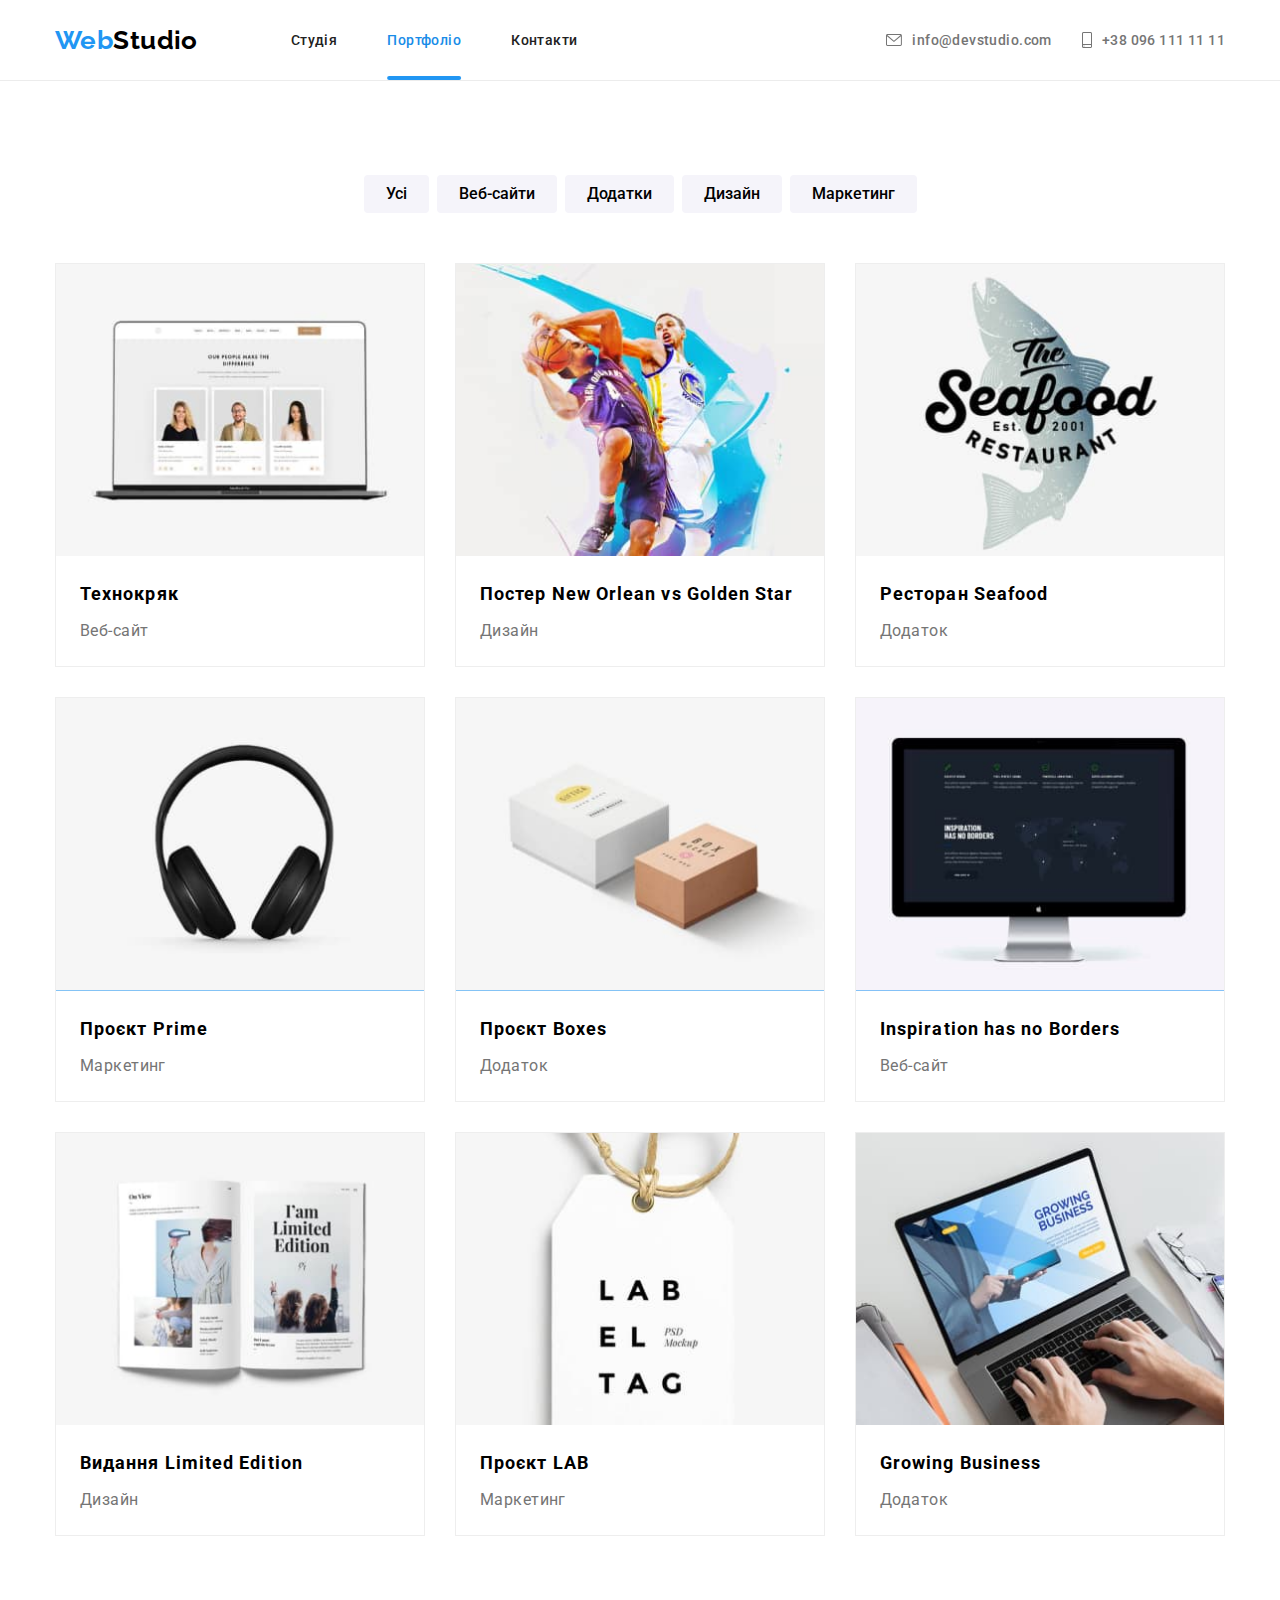
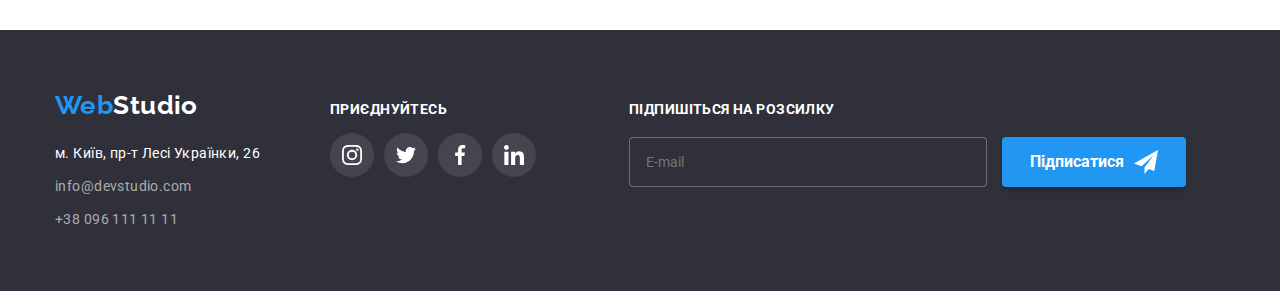
==== portfolio.html @ bebd4f9e "Initial commit" ====
<!DOCTYPE html>
<html lang="uk">
  <head>
    <meta charset="UTF-8" />
    <meta http-equiv="X-UA-Compatible" content="IE=edge" />
    <meta name="viewport" content="width=device-width, initial-scale=1.0" />
    <title>WebStudio</title>
    <link rel="preconnect" href="https://fonts.googleapis.com" />
    <link rel="preconnect" href="https://fonts.gstatic.com" crossorigin />
    <link
      href="https://fonts.googleapis.com/css2?family=Raleway:wght@700&family=Roboto:wght@400;500;700;900&display=swap"
      rel="stylesheet"
    />
    <link rel="stylesheet" href="./css/modern-normalize.css">
    <link rel="stylesheet" href="./css/style.css" />
  </head>
  <body>
    <header class="header">
       <div class="container header-nav">
      <nav class="header-nav">
        <a href="./index.html" class="logo"
          ><span class="blu">Web</span>Studio</a
        >
        <ul class="header-logo">
          <li class="item"><a href="./index.html" class="nav-link">Студія</a></li>
          <li class="item">
            <a href="./portfolio.html" class="nav-link current">Портфоліо</a>
          </li>
          <li class="item"><a href="Контакти" class="nav-link">Контакти</a></li>
        </ul>
      </nav>
      <ul class="ul-regist">
          <li class="item">
            <a href="mailto:info@devstudio.com" class="regist">
              <svg class="mail-two" wight="16" height="12">
              <use href="./images/icons/icons.svg#icon-mail" ></use>
            </svg>info@devstudio.com</a
            >
          </li>
          <li class="item">
            <a href="tel:+380961111111" class="regist">
              <svg class="mail" wight="10" height="16">
              <use href="./images/icons/icons.svg#icon-smartphon" ></use>
            </svg> +38 096 111 11 11</a>
          </li>
        </ul>
      </div>
    </header>
    <main>
      <section class="section">
        <div class="container">
        <h1 class="wigualy-hidden">Портфоліо</h1>
        <ul class="filter-list">
          <li class="iteam"><button type="button" class="btm">Усі</button></li>
          <li class="iteam"><button type="button" class="btm">Веб-сайти</button></li>
          <li class="iteam"><button type="button" class="btm">Додатки</button></li>
          <li class="iteam"><button type="button" class="btm">Дизайн</button></li>
          <li class="iteam"><button type="button" class="btm">Маркетинг</button></li>
        </ul>
        <ul class="portfolio-cards">
          <li class="item item-cards">
            <a class="cards" href=""> 
              <div class="overlay-team">  
            <img class="cards-overlay"
              src="images/images-portfolio/img.jpg"
              width="370"
              alt="Фото Технокряк"/>
              <div class="overlay">
            <p class="overlay-text">Ресурс пропонує комплексні пропозиції з різним рівнем функціоналу та сервісів. Все це дозволить відвідувачу отримати вичерпні відомості про компанію чи приватну особу.</p>
            </div>
            </div>
            <div class="portfolio-cards-text">
            <h2 class="portfolio-title">Технокряк</h2>
            <p class="portfolio-text">Веб-сайт</p>
            </div>
            </a>
          </li>
          <li class="item item-cards">
            <a class="cards" href="">
              <div class="overlay-team">
            <img
              src="images/images-portfolio/img(1).jpg"
              width="370"
              alt="Фото Постер New Orlean vs Golden Star"
            />
            <div class="overlay">
            <p class="overlay-text">Ресурс пропонує комплексні пропозиції з різним рівнем функціоналу та сервісів. Все це дозволить відвідувачу отримати вичерпні відомості про компанію чи приватну особу.</p>
            </div>
            </div>
            <div class="portfolio-cards-text">
            <h2 class="portfolio-title">Постер New Orlean vs Golden Star</h2>
            <p class="portfolio-text">Дизайн</p>
            </div>
            </a>
          </li>
          <li class="item item-cards">
            <a class="cards" href="">
              <div class="overlay-team">
            <img
              src="images/images-portfolio/img(2).jpg"
              width="370"
              alt="Фото Ресторан Seafood"
            />
            <div class="overlay">
            <p class="overlay-text">Ресурс пропонує комплексні пропозиції з різним рівнем функціоналу та сервісів. Все це дозволить відвідувачу отримати вичерпні відомості про компанію чи приватну особу.</p>
            </div>
            </div>
            <div class="portfolio-cards-text">
            <h2 class="portfolio-title">Ресторан Seafood</h2>
            <p class="portfolio-text">Додаток</p>
            </div>
            </a>
          </li>
          <li class="item item-cards">
            <a class="cards" href="">
              <div class="overlay-team">
            <img
              src="images/images-portfolio/img(3).jpg"
              width="370"
              alt="Фото Проєкт Prime"
            />
            <div class="overlay">
            <p class="overlay-text">Ресурс пропонує комплексні пропозиції з різним рівнем функціоналу та сервісів. Все це дозволить відвідувачу отримати вичерпні відомості про компанію чи приватну особу.</p>
            </div>
            </div>
            <div class="portfolio-cards-text">
            <h2 class="portfolio-title">Проєкт Prime</h2>
            <p class="portfolio-text">Маркетинг</p>
            </div>
            </a>
          </li>
          <li class="item item-cards">
            <a class="cards" href="">
              <div class="overlay-team">
            <img
              src="images/images-portfolio/img(4).jpg"
              width="370"
              alt="Фото Проєкт Boxes"
            />
            <div class="overlay">
            <p class="overlay-text">Ресурс пропонує комплексні пропозиції з різним рівнем функціоналу та сервісів. Все це дозволить відвідувачу отримати вичерпні відомості про компанію чи приватну особу.</p>
            </div>
            </div>
            <div class="portfolio-cards-text">
            <h2 class="portfolio-title">Проєкт Boxes</h2>
            <p class="portfolio-text">Додаток</p>
            </div>
            </a>
          </li>
          <li class="item item-cards">
            <a class="cards" href="">
              <div class="overlay-team">
            <img
              src="images/images-portfolio/img(5).jpg"
              width="370"
              alt="Фото Inspiration has no Borders"
            />
            <div class="overlay">
            <p class="overlay-text">Ресурс пропонує комплексні пропозиції з різним рівнем функціоналу та сервісів. Все це дозволить відвідувачу отримати вичерпні відомості про компанію чи приватну особу.</p>
            </div>
            </div>
            <div class="portfolio-cards-text">
            <h2 lang="en" class="portfolio-title">Inspiration has no Borders</h2>
            <p class="portfolio-text">Веб-сайт</p>
            </div>
            </a>
          </li>
          <li class="item item-cards">
            <a class="cards" href="">
              <div class="overlay-team">
            <img
              src="images/images-portfolio/img(6).jpg"
              width="370"
              alt="Фото Видання Limited Edition"
            />
            <div class="overlay">
            <p class="overlay-text">Ресурс пропонує комплексні пропозиції з різним рівнем функціоналу та сервісів. Все це дозволить відвідувачу отримати вичерпні відомості про компанію чи приватну особу.</p>
            </div>
            </div>
            <div class="portfolio-cards-text">
            <h2 class="portfolio-title">Видання Limited Edition</h2>
            <p class="portfolio-text">Дизайн</p>
            </div>
            </a>
          </li>
          <li class="item item-cards">
            <a class="cards" href="">
              <div class="overlay-team">
            <img
              src="images/images-portfolio/img(7).jpg"
              width="370"
              alt="Фото Проєкт LAB"
            />
            <div class="overlay">
            <p class="overlay-text">Ресурс пропонує комплексні пропозиції з різним рівнем функціоналу та сервісів. Все це дозволить відвідувачу отримати вичерпні відомості про компанію чи приватну особу.</p>
            </div>
            </div>
            <div class="portfolio-cards-text">
            <h2 class="portfolio-title">Проєкт LAB</h2>
            <p class="portfolio-text">Маркетинг</p>
            </div>
            </a>
          </li>
          <li class="item item-cards">
            <a class="cards" href="">
              <div class="overlay-team">
            <img
              src="images/images-portfolio/img(8).jpg"
              width="370"
              alt="Фото Growing Business"
            />
            <div class="overlay">
            <p class="overlay-text">Ресурс пропонує комплексні пропозиції з різним рівнем функціоналу та сервісів. Все це дозволить відвідувачу отримати вичерпні відомості про компанію чи приватну особу.</p>
            </div>
            </div>
            <div class="portfolio-cards-text">
            <h2 lang="en" class="portfolio-title">Growing Business</h2>
            <p class="portfolio-text">Додаток</p>
            </div>
          </li>
        </ul>
        </div>
      </section>
    </main>
     <footer class="footer">
      <div class="container footer-section">
        <div>
        <a href="./index.html" class="footer-logo"
          ><span class="blu">Web</span>Studio</a>
        <address>
          <ul class="adress-nav">
            <li class="iteam">
              <a
                href="https://goo.gl/maps/qV7wrGFVNQysBkzQ6"
                target="_blank"
                rel="noreferrer noopener"
                class="adress"
                >м. Київ, пр-т Лесі Українки, 26</a
              >
            </li>
            <li class="iteam">
              <a href="mailto:info@devstudio.com" class="footer-regis"
                >info@devstudio.com</a
              >
            </li>
            <li class="iteam">
              <a href="tel:+380961111111" class="footer-regis"
                >+38 096 111 11 11</a
              >
            </li>
          </ul>
        </address>
        </div>
      <div class="social-links">
        <h2 class="social-links-text">приєднуйтесь</h2>
        <ul class="team-social">
                  <li>
                    <a class="footer-social" href="">
                    <svg class="team-social-icon" wight="20" height="20">
                      <use href="./images/icons/icons.svg#icon-instagram" ></use>
                    </svg>
                    </a>
                  </li>
                  <li>
                    <a class="footer-social" href="">
                    <svg class="team-social-icon" wight="20" height="20">
                      <use href="./images/icons/icons.svg#icon-twitter " ></use>
                    </svg>
                    </a>
                  </li>
                  <li>
                    <a class="footer-social" href="">
                    <svg class="team-social-icon" wight="20" height="20">
                      <use href="./images/icons/icons.svg#icon-facebook" ></use>
                    </svg>
                    </a>
                  </li>
                  <li>
                    <a class="footer-social" href="">
                    <svg class="team-social-icon" wight="20" height="20">
                      <use href="./images/icons/icons.svg#linkedin" ></use>
                    </svg>
                    </a>
                  </li>
                </ul>
      </div>
      <div class="mail-form">
        <h2 class="social-links-text ">Підпишіться на розсилку</h2>
        <div class="footer-mail-form">
                <form action="">
                  <input class="fotter-mail" type="email" placeholder="E-mail">
                  <button class="foter-btn" type="submit">Підписатися <svg class="svg-teleg" width="24" height="24">
                    <use href="./images/icons/icons.svg#icon-icon-send"></use>
                  </svg></button>

                </form>  
        </div>
      </div>
      </div>
    </footer>
  </body>
</html>
---- css/style.css ----
:root { 
    /* COLOR-START */
    --header-backgr-color: #ECECEC;
    --main-padge-text-color: #212121;
    --main-font-family: 'Roboto', sans-serif;
    --secondary-padge-color:#757575;
    --secondary-font-family:'Raleway', sans-serif;
    --color-btm-logo: #2196F3;
    --color-with:#FFFFFF;
    --main-background-color:#F5F5F5;
    --active-color-btm: #188CE8;
    --footer-back: #2F303A;
    --footer-color-registr: rgba(255, 255, 255, 0.6);
    --btm-portf-back: #F5F4FA;
    --secondary-bgr:#2F303A;
     --bg-img: #C4C4C4;
    --icons-color: #AFB1B8;
    --icons-border-color:#2196F3; 
/* COLOR-END}  */

/* ANIMATION-START */
--animation-overlay: 250ms cubic-bezier(0.4, 0, 0.2, 1);

/* ANIMATION-FINISH */
}

body {
font-family:var(--main-font-family);
color: var(--main-padge-color);
letter-spacing: 0.03em;
background-color: var(--color-with) ;
font-size: 14px;
}

ul {list-style: none;
padding: 0;
margin: 0;}

h1,h2,h3,p {
padding: 0;
margin: 0;
}
::before {
box-sizing: border-box;}

img {
    display: block;
    max-width: 100%;
    height: auto;
}

.container {
width: 1200px;
margin: 0 auto;
padding-left: 15px;
padding-right: 15px;
}
.container-box 
{min-width: 231px;}
.section 
{padding-top: 94px;
padding-bottom: 94px;}
/* header */

.header{
border-bottom: 1px solid #ECECEC;}

.header-nav {
    display: flex;
    align-items: center;}

.header-logo {
display: flex;

}
.header-logo .item {
    margin-left: 50px;
}
.header-logo .item:first-child {
    margin-left:0px;
}


.logo {
margin-right: 93px;
font-family: var(--secondary-font-family);
color: #000000;
font-weight: 700;
font-size: 26px;
line-height: calc(31 / 26);
text-decoration: none;
display: inline;
} 

.blu {
color: var(--color-btm-logo);
font-family: var(--secondary-font-family);}

.nav-link {
    position: relative;
    display: block;
    font-weight: 500;
    line-height: calc(16 / 14);
    text-decoration: none;
    color: var(--main-padge-text-color);
    padding-top: 32px;
    padding-bottom: 32px;
    transition: color var(--animation-overlay);
    }

 .current {
 color:var(--active-color-btm);
 }

.nav-link:hover,
.nav-link:focus 
{color: var(--color-btm-logo);}

.nav-link.current::after {
    content: '';
    position: absolute;
    left: 50%;
    bottom: 0;
    transform: translateX(-50%);
    display: block;
    width: 100%;
    height: 4px;
    border-radius: 2px;
    background-color: var(--color-btm-logo);
    }

.ul-regist {
    display: flex;
    margin-left: auto;
}
.ul-regist .item {
    margin-left: 30px;
}
.ul-regist .item:first-child {
    margin-left: 0px;}
.mail {
    margin: auto;
    padding: auto;
    height: 16px;
    width: 10px;
    fill: currentColor;
}
.mail-two {
    fill: currentColor;
    width:16px ;
    height:12px ;
}
.regist {
    display: flex;
    color: var(--secondary-padge-color);
    font-weight: 500;
    line-height: calc(16 / 14);
    text-decoration: none;
    font-style: normal;
    align-items: center;
    gap: 10px;
    transition: color var(--animation-overlay);
}

.regist:hover,
.regist:focus
{ color: var(--color-btm-logo);}



/* main студія */

.hero {
    max-width: 1600px;
    margin: 0px auto;
    padding:200px 0px ;
    text-align: center;
    background-color:var(--bg-img);
    background-image: linear-gradient(rgba(47, 48, 58, 0.4), rgba(47, 48, 58, 0.4)),
    url(../images/baground.jpg);
    background-repeat: no-repeat;
    background-position: center;}

.hero-h {
    color: var(--color-with);
    font-weight: 900;
    font-size: 44px;
    line-height: calc(60 / 44);
    letter-spacing: 0.06em;
    text-transform:uppercase;
    width: 696px;
    margin-bottom: 30px;
    margin-left: auto;
    margin-right: auto;
     }

/* Скрытый <h2 class="wigualy-hidden">Особливості</h2> 
Скрытый <h1 class="wigualy-hidden">Портфоліо</h1>*/
.wigualy-hidden {
    visibility: hidden;
    pointer-events: none;
    position: absolute;}
/* Скрытый <h2 class="wigualy-hidden">Особливості</h2> 
Скрытый <h1 class="wigualy-hidden">Портфоліо</h1>*/

.hero-btm {
    font-weight: 700;
    font-size: 16px;
    line-height: 30px;
    align-items: center;
    cursor: pointer;
    color: var(--color-with);
    background-color: var(--color-btm-logo);
    border-radius: 4px;
    border:inherit;
    padding: 10px 32px;
    transition: background-color var(--animation-overlay);}


.hero-btm:hover,
.hero-btm:focus {
    background-color: var(--active-color-btm);}

.features-section {
    padding-bottom: 0px;} 

.features {
    display: flex;
}

.features-icons-box {
    background-color: var(--btm-portf-back);
    height: 120px;
    display: flex;
    justify-content: center;
    align-items: center;
    margin-bottom: 30px;
    border-radius: 4px;
    }

.features .item {
    width: 270px;
    margin-left: 30px;}

.features .item:first-child {
    margin-left: 0px;}

 .features-title {
    margin-bottom: 10px;
    font-size: 14px;
    line-height: calc(16 / 14);
    text-transform: uppercase;
 }
.features-text {
    line-height: calc(24 / 14);
    color: var(--secondary-padge-color);}
/* .wo-we-do 
{margin-bottom: 94px;} */
.section-title 

{margin-bottom: 50px;}

.title-img .item 
{margin-left: 30px;}

.title-img .item:first-child 
{margin-left: 0px;}

.title-img 
{display: flex; }

.item {
    position: relative;
    transition: box-shadow var(--animation-overlay) ;
}

.title-img-thumb{
    position: absolute;
    display: flex;
    align-items: center;
    justify-content: center;
    bottom: 0;
    width: 100%;
    height: 70px;
    background: rgba(47, 48, 58, 0.8); }
  
.title-img-text {
    font-weight: 700;
    font-size: 14px;
    line-height: calc(16 / 14);
    letter-spacing: 0.03em;
    text-transform: uppercase;
    color: var(--color-with);
    
    
}
.section-title, .team {
    font-size: 36px;
    line-height: calc(42 / 36);
    text-align: center;
}
.our-team 
{background-color: var(--btm-portf-back);}

.team 
{margin-bottom: 50px;}

.team-cards 
{display: flex;}

.team-cards .iteam 
{margin-left:30px;
    width: 270px;
box-shadow: 0px 1px 3px rgba(0, 0, 0, 0.12), 0px 1px 1px rgba(0, 0, 0, 0.14), 0px 2px 1px rgba(0, 0, 0, 0.2);
border-radius: 0px 0px 4px 4px;}

.team-cards .iteam:first-child 
{margin-left:0px;}

.overlay-team {
    position: relative;
    overflow: hidden;
}

.overlay {
    position: absolute;
    width: 100%;
    height: 100%;
    top: 0;
    left: 0;
   
    padding: 63px 24px;
    background-color:rgba(33, 150, 243, 0.9);
    transform: translateY(100%);
    transition: transform var(--animation-overlay);
}
.overlay-text{
    font-weight: 400;
    font-size: 18px;
    line-height: calc(28 / 18);
    letter-spacing: 0.03em;
    color: var(--color-with);
    
}
.item-cards:hover .overlay {
 transform: translateY(0%);
}
.team-name {
    margin-bottom:10px;
    font-weight: 500;
    font-size: 16px;
    line-height: calc(19 / 16);
    }
.team-name-div 
{padding: 30px 30px;
text-align: center;
background-color: var(--color-with);}

.team-social {
    display: flex;
    text-align: center;
    justify-content: center;
    margin-top: 16px;
    gap: 10px;}

.social {
    width: 44px;
    height: 44px;

}
.social-link {
    display: flex;
    align-items: center;
    justify-content: center;
    width: 100%;
    height: 100%;
    color: var(--icons-color);
    border-radius: 50%;
    transition: color var(--animation-overlay),
    background-color var(--animation-overlay);
}

.social-link:hover,
.social-link:focus {
    color: var(--color-with);
    background-color: var(--icons-border-color);}


.team-social-icon {
   
    fill: currentColor;
    
}

.team-profession {
    font-size: 16px;
    line-height: calc(19 / 16);
    color: var(--secondary-padge-color);}

    /* footer */
    
    
.footer {
    padding-top: 60px;
    padding-bottom: 60px;
    background-color: var(--footer-back);}

 .footer-logo {
    margin-bottom: 20px;
    display: inline-block;
    font-family: var(--secondary-font-family);
    font-weight: 700;
    font-size: 26px;
    line-height: calc(31 / 26);
    color: var(--color-with);
    text-decoration: none;} 
.adress{
        color: var(--color-with);
        line-height: calc(24 / 14);
        text-decoration: none;
        font-style: normal;}
.footer-section { 
    display: flex;
    align-items: baseline;
    
}

 .adress-nav .iteam 
 {margin-top: 9px;} 

 .adress-nav .iteam:first-child 
 { margin-top: 0px;}

.footer-regis {
    line-height: calc(24 / 14);
    color: var(--footer-color-registr);
    text-decoration: none;
    font-style: normal;
    transition: color var(--animation-overlay);
    } 

.footer-regis:hover,
.footer-regis:focus
 {
    color: var(--color-btm-logo);
}

.mail-form {
    min-width: 570px;
    margin-left: 93px;
}
.footer-mail-form {
    margin-top: 20px;
}
.foter-btn {
    display: inline-flex;
    text-align: center;
    justify-content: center;
    font-weight: 700;
    font-size: 16px;
    line-height: calc(30 / 16);
    align-items: center;
    cursor: pointer;
    color: var(--color-with);
    background-color: var(--color-btm-logo);
    border-radius: 4px;
    border: inherit;
    padding: 10px 28px;
    box-shadow: 0px 4px 4px rgba(0, 0, 0, 0.15);
    border-radius: 4px;
    transition: background-color var(--animation-overlay);
}
.foter-btn:hover,
.foter-btn:focus {
    background-color: var(--active-color-btm);

}
.svg-teleg {
    margin-left: 10px;}

.fotter-mail {
    padding-left: 16px;
    padding-right: 16px;
    width: 358px;
    height: 50px;
    color: var(--color-with);
    background-color: var(--footer-back);
    border: 1px solid rgba(255, 255, 255, 0.3);
    box-shadow: (0px 4px 4px rgba(0, 0, 0, 0.15));
    margin-right: 12px; 
    border-radius: 4px;
    transition: border var(--animation-overlay);}

.fotter-mail:focus {
 border: 1px solid var(--color-with);
}

.cliens {
    margin-left: 30px;
    width: 170px;
    height: 92px;}

.cliens:first-child {margin-left: 0px;}

.clients-box {
    display: flex;
    align-items: center;
    justify-content: center;
    width: 100%;
    height: 100%;
    border: 1px solid var(--icons-color);
    color: var(--icons-color);
    border-radius: 4px;
    transition: color var(--animation-overlay),
    border var(--animation-overlay);
}

.clients-box:hover,
.clients-box:focus {
color: var(--icons-border-color);
border: 1px solid var(--icons-border-color)}

.clients-icons {
    display: flex;
    text-align: center;
    justify-content: center;
    
}

.clients-icons-svg {
    fill: currentColor;}

.social-links {
    min-width: 206px;
    margin-left: 70px;}

.footer-social {
display: flex;
align-items: center;
justify-content: center;
width: 44px;
height: 44px;
background-color: rgba(255, 255, 255, 0.1);;
color: var(--color-with);
border-radius: 50%;
margin-left: 10px;
transition: color var(--animation-overlay),
background-color var(--animation-overlay);
}

.footer-social:first-child {
    margin-left: 0px;
}

.footer-social:hover,
.footer-social:focus{
    background-color: var(--icons-border-color);
}

 .social-links-text {
  font-family: 'Roboto';
  color: var(--color-with);
  font-style: normal;
  font-weight: 700;
  font-size: 14px;
  line-height: calc(16 / 14);
  letter-spacing: 0.03em;
  text-transform: uppercase;
  max-height: 16px;
 }


/* footer */

/* modal */
.backdrop {
    position: fixed;
    top: 0;
    left: 0;
    opacity: 1;
    width: 100%;
    height: 100%;
    background-color: rgba(0, 0, 0, 0.2);
    transition: opacity var(--animation-overlay),
    scale var(--animation-overlay);
}

.backdrop.is-hidden {
    opacity: 0;
    visibility: hidden;
    pointer-events: none;
}

.modal {
    padding: 40px;
    position: absolute;
    top: 50%;
    left: 50%;
    transform: translate(-50%,-50%);
    scale: 1;
    min-width: 528px;
    
    background-color: var(--color-with);
    
    
    
}
.btm-modal {
    position: absolute;
    top: 8px;
    right: 8px;
    width: 30px;
    display: inline-flex;
    align-items: center;
    justify-content: center;
    height: 30px;
    padding: 0;
    border-radius: 50%;
    border: 1px solid rgba(0, 0, 0, 0.1);
    background-color: var(--color-with);
    color: var(--main-padge-text-color);
    cursor: pointer;
    
}

.modal-text {
    font-weight: 700;
    font-size: 20px;
    line-height: calc(23 / 20);
    text-align: center;
    letter-spacing: 0.03em;
    color: var(--main-padge-text-color);
    margin-bottom: 12px;
    
    
}
.modal-svg {
    fill: currentColor;
}

.btm-modal:focus,
.btm-modal:hover{
    color: var(--color-btm-logo);
}
.modal-box {
    margin-bottom: 20px;
}
.form-box {
    position: relative;
    margin-bottom: 10px;}

.modal-icons {
    position: absolute;
    top: 50%;
    left: 12px;
    transform: translateY(-50%);
    transition: fill var(--animation-overlay);

}
.lable-text {
    display: block;
    margin-bottom: 4px;
    font-weight: 400;
    font-size: 12px;
    line-height: calc(14 / 12);
    letter-spacing: 0.01em;
    color: var(--secondary-padge-color);
}



.form {
    width: 100%;
    height: 40px; 
    border-radius: 4px;
    padding-left: 42px;
    padding-right: 42px;
    border: 1px solid rgba(33, 33, 33, 0.2);
    outline: 1px solid transparent;
    transition: border var(--animation-overlay);
}
.form:focus {
    border: 1px solid var(--color-btm-logo); }

.form:focus + .modal-icons {
    fill: var(--color-btm-logo);
}

.modal-comment {
    display: block;
    width: 100%;
    height: 120px;
    resize: none;
    padding: 12px 16px;
    border: 1px solid rgba(33, 33, 33, 0.2);
    border-radius: 4px;
    outline: 1px solid transparent;
    transition: outline var(--animation-overlay);
}
.modal-comment:focus {
    outline: 1px solid var(--color-btm-logo);
}
   
.modal-checkbox-box {
    
    margin-bottom: 30px;
}

.box-fix {
    display: flex;
    justify-content: center;   
    align-items: center;
    gap: 8px;
}
.modal-checkbox-text {
    position: relative;
    font-weight: 400;
    font-size: 14px;
    line-height: calc( 24 / 14);   
    letter-spacing: 0.03em;
    color: var(--secondary-padge-color);
}
.modal-checkbox-link {
    color: var(--icons-border-color);
}

.modal-checkbox {
    appearance: none;
  
}

.special-icon {
    position: relative;
    justify-content: ;
    width: 16px;
    height: 15px;
    border-radius: 2px;
    border: solid 2px var(--main-padge-text-color);
    transition: border var(--animation-overlay);
}
.checkbox-icon {
    position: absolute;
    left: 50%;
    top: 10%;
    transform: translate(-50%);
    border: 0.2px;
    visibility:hidden ;
    transition: visibility var(--animation-overlay);
}
.modal-checkbox:checked ~ .special-icon {
    background-color: var(--color-btm-logo);
    border: solid 2px var(--color-btm-logo);
    
}
.modal-checkbox:checked ~ .special-icon > .checkbox-icon {
 visibility: visible;
}
.modal-btm {
    display: block;
    margin-left: auto;
    margin-right: auto;
}

/* modal */

/* main портфоліо */

.filter-list
{display: flex;
justify-content: center;
margin-bottom: 50px;
}


.filter-list .iteam
{margin-left: 8px;}

.filter-list .btm{
border: none;
padding: 6px 22px;
border-radius: 4px;
background: #F5F4FA;
border-color: inherit;}

.filter-list .iteam:first-child 
{margin-left: 0px;}

.btm {
    font-weight: 500;
    font-size: 16px;
    line-height: 26px;
    background-color:var(--btm-portf-back) ;
    cursor: pointer;
    transition: color var(--animation-overlay),
    background-color var(--animation-overlay),
    box-shadow var(--animation-overlay);
}
.btm:hover,
.btm:focus {
background-color: var(--color-btm-logo);
color: var(--color-with);
box-shadow: 0px 3px 1px rgba(0, 0, 0, 0.1),
    0px 1px 2px rgba(0, 0, 0, 0.08),
    0px 2px 2px rgba(0, 0, 0, 0.12);}

 .portfolio-cards
 {display: flex;
flex-wrap: wrap;
}

.portfolio-cards .item 
{width: 370px;
margin-right: 30px;
margin-bottom: 30px;
border: 1px solid #EEEEEE;}

.portfolio-cards .item:nth-child(3n) {
    margin-right: 0px;}

.portfolio-cards .item:nth-child(1n+7) 
{margin-bottom: 0px;}

.cards { 
color: var(--main-padge-color);
text-decoration: none;
}
.portfolio-cards-text {
    padding: 20px 24px;
}
.portfolio-title {
    margin-bottom: 4px;
    font-size: 18px;
    line-height: calc(36 / 18);
    letter-spacing: 0.06em;}
 .portfolio-text {
    font-size: 16px;
    line-height: calc(30 / 16);
    color: var(--secondary-padge-color);
    }
    
.item-cards:hover {
    box-shadow: 0px 1px 1px rgba(0, 0, 0, 0.12),
        0px 4px 4px rgba(0, 0, 0, 0.06),
        1px 4px 6px rgba(0, 0, 0, 0.16);
}

 /*  portfolio  */
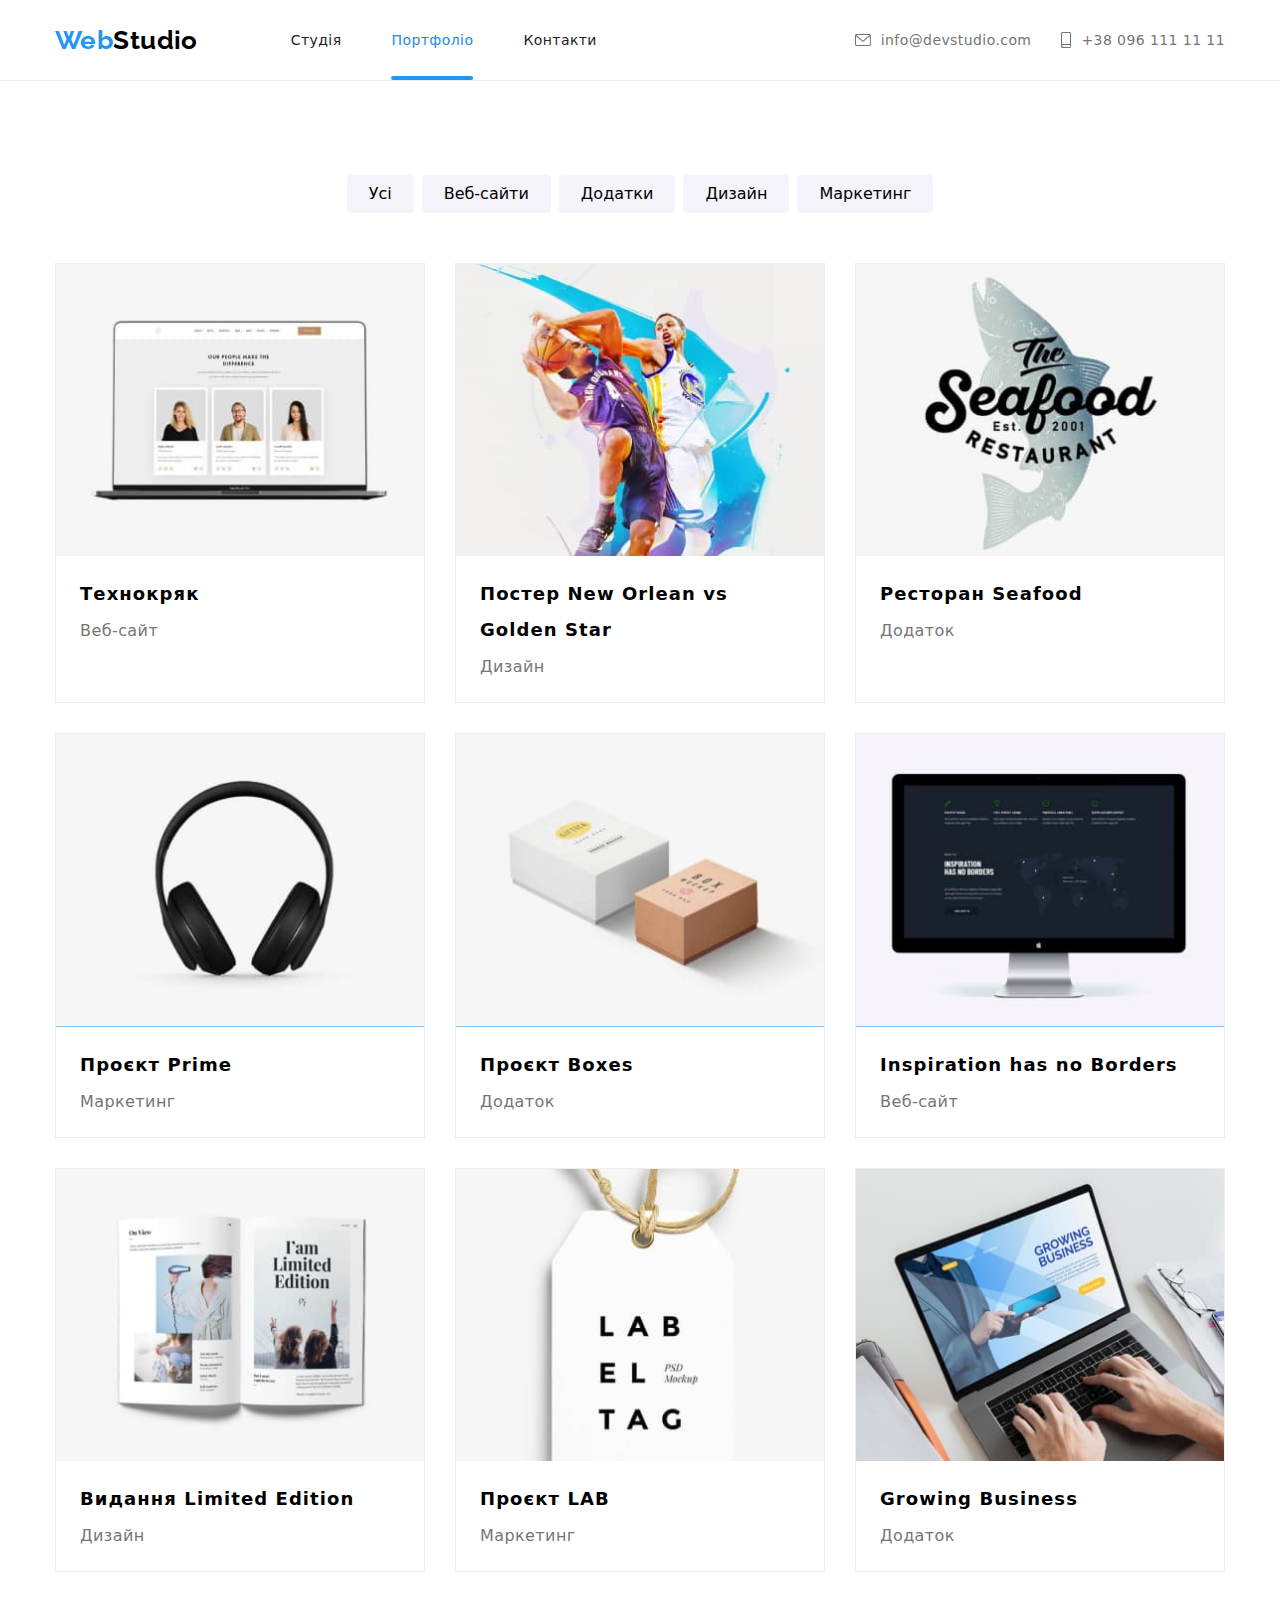
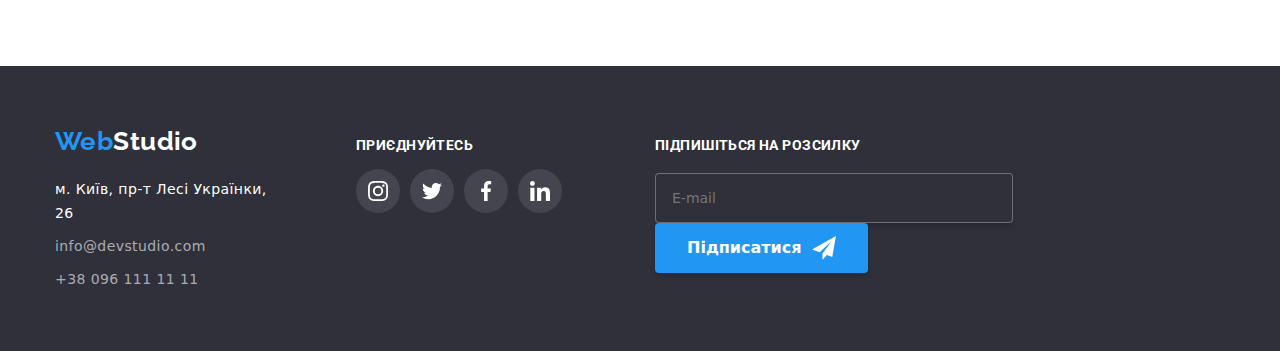
==== commit d80e0502: "HW07" ====
--- a/portfolio.html
+++ b/portfolio.html
@@ -11,35 +11,39 @@
       href="https://fonts.googleapis.com/css2?family=Raleway:wght@700&family=Roboto:wght@400;500;700;900&display=swap"
       rel="stylesheet"
     />
+    <link rel="stylesheet" href="./css/main.min.css"/>
     <link rel="stylesheet" href="./css/modern-normalize.css">
     <link rel="stylesheet" href="./css/style.css" />
   </head>
   <body>
     <header class="header">
-       <div class="container header-nav">
-      <nav class="header-nav">
-        <a href="./index.html" class="logo"
-          ><span class="blu">Web</span>Studio</a
-        >
-        <ul class="header-logo">
-          <li class="item"><a href="./index.html" class="nav-link">Студія</a></li>
-          <li class="item">
-            <a href="./portfolio.html" class="nav-link current">Портфоліо</a>
-          </li>
-          <li class="item"><a href="Контакти" class="nav-link">Контакти</a></li>
-        </ul>
-      </nav>
-      <ul class="ul-regist">
-          <li class="item">
-            <a href="mailto:info@devstudio.com" class="regist">
-              <svg class="mail-two" wight="16" height="12">
+      <div class="container header__nav">
+        <nav class="header__nav">
+          <a href="./index.html" class="header__logo"
+            ><span class="logo__allocate">Web</span>Studio</a>
+          <ul class="nav__logo">
+            <li class="nav__item">
+              <a href="./index.html" class="nav__link ">Студія</a>
+            </li>
+            <li class="nav__item">
+              <a href="./portfolio.html" class="nav__link in-line">Портфоліо</a>
+            </li>
+            <li class="nav__item">
+              <a href="Контакти" class="nav__link">Контакти</a>
+            </li>
+          </ul>
+        </nav>
+        <ul class="header__support">
+          <li class="nav__item">
+            <a href="mailto:info@devstudio.com" class="nav__support">
+              <svg class="support__mail" wight="16" height="12">
               <use href="./images/icons/icons.svg#icon-mail" ></use>
             </svg>info@devstudio.com</a
             >
           </li>
-          <li class="item">
-            <a href="tel:+380961111111" class="regist">
-              <svg class="mail" wight="10" height="16">
+          <li class="nav__item">
+            <a href="tel:+380961111111" class="nav__support">
+              <svg class="support__phone" wight="10" height="16">
               <use href="./images/icons/icons.svg#icon-smartphon" ></use>
             </svg> +38 096 111 11 11</a>
           </li>
@@ -51,15 +55,15 @@
         <div class="container">
         <h1 class="wigualy-hidden">Портфоліо</h1>
         <ul class="filter-list">
-          <li class="iteam"><button type="button" class="btm">Усі</button></li>
-          <li class="iteam"><button type="button" class="btm">Веб-сайти</button></li>
-          <li class="iteam"><button type="button" class="btm">Додатки</button></li>
-          <li class="iteam"><button type="button" class="btm">Дизайн</button></li>
-          <li class="iteam"><button type="button" class="btm">Маркетинг</button></li>
+          <li class="filter-list__iteam"><button type="button" class="filter-list__btn">Усі</button></li>
+          <li class="filter-list__iteam"><button type="button" class="filter-list__btn">Веб-сайти</button></li>
+          <li class="filter-list__iteam"><button type="button" class="filter-list__btn">Додатки</button></li>
+          <li class="filter-list__iteam"><button type="button" class="filter-list__btn">Дизайн</button></li>
+          <li class="filter-list__iteam"><button type="button" class="filter-list__btn">Маркетинг</button></li>
         </ul>
         <ul class="portfolio-cards">
           <li class="item item-cards">
-            <a class="cards" href=""> 
+            <a class="cards-link" href=""> 
               <div class="overlay-team">  
             <img class="cards-overlay"
               src="images/images-portfolio/img.jpg"
@@ -76,7 +80,7 @@
             </a>
           </li>
           <li class="item item-cards">
-            <a class="cards" href="">
+            <a class="cards-link" href="">
               <div class="overlay-team">
             <img
               src="images/images-portfolio/img(1).jpg"
@@ -94,7 +98,7 @@
             </a>
           </li>
           <li class="item item-cards">
-            <a class="cards" href="">
+            <a class="cards-link" href="">
               <div class="overlay-team">
             <img
               src="images/images-portfolio/img(2).jpg"
@@ -112,7 +116,7 @@
             </a>
           </li>
           <li class="item item-cards">
-            <a class="cards" href="">
+            <a class="cards-link" href="">
               <div class="overlay-team">
             <img
               src="images/images-portfolio/img(3).jpg"
@@ -130,7 +134,7 @@
             </a>
           </li>
           <li class="item item-cards">
-            <a class="cards" href="">
+            <a class="cards-link" href="">
               <div class="overlay-team">
             <img
               src="images/images-portfolio/img(4).jpg"
@@ -148,7 +152,7 @@
             </a>
           </li>
           <li class="item item-cards">
-            <a class="cards" href="">
+            <a class="cards-link" href="">
               <div class="overlay-team">
             <img
               src="images/images-portfolio/img(5).jpg"
@@ -166,7 +170,7 @@
             </a>
           </li>
           <li class="item item-cards">
-            <a class="cards" href="">
+            <a class="cards-link" href="">
               <div class="overlay-team">
             <img
               src="images/images-portfolio/img(6).jpg"
@@ -184,7 +188,7 @@
             </a>
           </li>
           <li class="item item-cards">
-            <a class="cards" href="">
+            <a class="cards-link" href="">
               <div class="overlay-team">
             <img
               src="images/images-portfolio/img(7).jpg"
@@ -202,7 +206,7 @@
             </a>
           </li>
           <li class="item item-cards">
-            <a class="cards" href="">
+            <a class="cards-link" href="">
               <div class="overlay-team">
             <img
               src="images/images-portfolio/img(8).jpg"
@@ -223,73 +227,73 @@
       </section>
     </main>
      <footer class="footer">
-      <div class="container footer-section">
-        <div>
-        <a href="./index.html" class="footer-logo"
-          ><span class="blu">Web</span>Studio</a>
+      <div class="container footer__section">
+        <div class="footer__adress-nav-box">
+        <a href="./index.html" class="footer__logo"
+          ><span class="logo__allocate">Web</span>Studio</a>
         <address>
-          <ul class="adress-nav">
-            <li class="iteam">
+          <ul class="footer__adress-nav">
+            <li class="adress-nav__iteam">
               <a
                 href="https://goo.gl/maps/qV7wrGFVNQysBkzQ6"
                 target="_blank"
                 rel="noreferrer noopener"
-                class="adress"
+                class="adress-nav__iteam"
                 >м. Київ, пр-т Лесі Українки, 26</a
               >
             </li>
-            <li class="iteam">
-              <a href="mailto:info@devstudio.com" class="footer-regis"
+            <li class="adress-nav__iteam">
+              <a href="mailto:info@devstudio.com" class="adress-nav__support"
                 >info@devstudio.com</a
               >
             </li>
-            <li class="iteam">
-              <a href="tel:+380961111111" class="footer-regis"
+            <li class="adress-nav__iteam">
+              <a href="tel:+380961111111" class="adress-nav__support"
                 >+38 096 111 11 11</a
               >
             </li>
           </ul>
         </address>
         </div>
-      <div class="social-links">
-        <h2 class="social-links-text">приєднуйтесь</h2>
-        <ul class="team-social">
+      <div class="footer__social-links">
+        <h2 class="social-links__text">приєднуйтесь</h2>
+        <ul class="social-links__list">
                   <li>
-                    <a class="footer-social" href="">
-                    <svg class="team-social-icon" wight="20" height="20">
+                    <a class="social-links__link" href="">
+                    <svg class="social-links__icon" wight="20" height="20">
                       <use href="./images/icons/icons.svg#icon-instagram" ></use>
                     </svg>
                     </a>
                   </li>
                   <li>
-                    <a class="footer-social" href="">
-                    <svg class="team-social-icon" wight="20" height="20">
+                    <a class="social-links__link" href="">
+                    <svg class="social-links__icon" wight="20" height="20">
                       <use href="./images/icons/icons.svg#icon-twitter " ></use>
                     </svg>
                     </a>
                   </li>
                   <li>
-                    <a class="footer-social" href="">
-                    <svg class="team-social-icon" wight="20" height="20">
+                    <a class="social-links__link" href="">
+                    <svg class="social-links__icon" wight="20" height="20">
                       <use href="./images/icons/icons.svg#icon-facebook" ></use>
                     </svg>
                     </a>
                   </li>
                   <li>
-                    <a class="footer-social" href="">
-                    <svg class="team-social-icon" wight="20" height="20">
+                    <a class="social-links__link" href="">
+                    <svg class="social-links__icon" wight="20" height="20">
                       <use href="./images/icons/icons.svg#linkedin" ></use>
                     </svg>
                     </a>
                   </li>
                 </ul>
       </div>
-      <div class="mail-form">
-        <h2 class="social-links-text ">Підпишіться на розсилку</h2>
-        <div class="footer-mail-form">
+      <div class="footer__mailing-list">
+        <h2 class="mailing-list__text ">Підпишіться на розсилку</h2>
+        <div class="mailing-list__form">
                 <form action="">
-                  <input class="fotter-mail" type="email" placeholder="E-mail">
-                  <button class="foter-btn" type="submit">Підписатися <svg class="svg-teleg" width="24" height="24">
+                  <input class="mailing-list__mail" type="email" placeholder="E-mail">
+                  <button class="mailing-list__btn" type="submit">Підписатися <svg class="mailing-list__icon" width="24" height="24">
                     <use href="./images/icons/icons.svg#icon-icon-send"></use>
                   </svg></button>
 
--- a/css/main.min.css
+++ b/css/main.min.css
@@ -0,0 +1 @@
+.wigualy-hidden{visibility:hidden;pointer-events:none;position:absolute}:root{--header-backgr-color: #ECECEC;--main-padge-text-color: #212121;--main-font-family: "Roboto", sans-serif;--secondary-padge-color: #757575;--secondary-font-family: "Raleway", sans-serif;--color-btm-logo: #2196F3;--color-with: #FFFFFF;--main-background-color: #F5F5F5;--active-color-btm: #188CE8;--footer-back: #2F303A;--footer-color-registr: rgba(255, 255, 255, 0.6);--btm-portf-back: #F5F4FA;--secondary-bgr: #2F303A;--bg-img: #C4C4C4;--icons-color: #AFB1B8;--icons-border-color: #2196F3;--animation-overlay: 250ms cubic-bezier(0.4, 0, 0.2, 1)}body{font-family:var(--main-font-family);color:var(--main-padge-color);letter-spacing:.03em;background-color:var(--color-with);font-size:14px}ul{list-style:none;padding:0;margin:0}h1,h2,h3,p{padding:0;margin:0}img{display:block;max-width:100%;height:auto}.container{width:1200px;margin:0 auto;padding-left:15px;padding-right:15px}.section{padding-top:94px;padding-bottom:94px}.header{border-bottom:1px solid #ececec}.header__nav{display:-webkit-box;display:-ms-flexbox;display:flex;-webkit-box-align:center;-ms-flex-align:center;align-items:center}.nav__logo{display:-webkit-box;display:-ms-flexbox;display:flex}.nav__logo .nav__item{margin-left:50px}.nav__logo .nav__item:first-child{margin-left:0px}.header__logo{margin-right:93px;font-family:var(--secondary-font-family);color:#000;font-weight:700;font-size:26px;line-height:1.1923076923;text-decoration:none;display:inline}.logo__allocate{color:var(--color-btm-logo);font-family:var(--secondary-font-family)}.nav__link{position:relative;display:block;font-weight:500;line-height:1.1428571429;text-decoration:none;color:var(--main-padge-text-color);padding-top:32px;padding-bottom:32px;-webkit-transition:color var(--animation-overlay);transition:color var(--animation-overlay)}.nav__link:hover{color:var(--color-btm-logo)}.nav__link:focus{color:var(--color-btm-logo)}.in-line{color:var(--active-color-btm)}.nav__link.in-line::after{content:"";position:absolute;left:50%;bottom:0;-webkit-transform:translateX(-50%);transform:translateX(-50%);display:block;width:100%;height:4px;border-radius:2px;background-color:var(--color-btm-logo)}.header__support{display:-webkit-box;display:-ms-flexbox;display:flex;margin-left:auto}.header__support .nav__item{margin-left:30px}.header__support .nav__item:first-child{margin-left:0px}.support__phone{margin:auto;padding:auto;height:16px;width:10px;fill:currentColor}.support__mail{fill:currentColor;width:16px;height:12px}.nav__support{display:-webkit-box;display:-ms-flexbox;display:flex;color:var(--secondary-padge-color);font-weight:500;line-height:1.1428571429;text-decoration:none;font-style:normal;-webkit-box-align:center;-ms-flex-align:center;align-items:center;gap:10px;-webkit-transition:color var(--animation-overlay);transition:color var(--animation-overlay)}.nav__support:hover{color:var(--color-btm-logo)}.nav__support:focus{color:var(--color-btm-logo)}.hero{max-width:1600px;margin:0px auto;padding:200px 0px;text-align:center;background-color:var(--bg-img);background-image:-webkit-gradient(linear, left top, left bottom, from(rgba(47, 48, 58, 0.4)), to(rgba(47, 48, 58, 0.4))),url(../images/baground.jpg);background-image:linear-gradient(rgba(47, 48, 58, 0.4), rgba(47, 48, 58, 0.4)),url(../images/baground.jpg);background-repeat:no-repeat;background-position:center}.hero-h{color:var(--color-with);font-weight:900;font-size:44px;line-height:1.3636363636;letter-spacing:.06em;text-transform:uppercase;width:696px;margin-bottom:30px;margin-left:auto;margin-right:auto}.hero-btm{font-weight:700;font-size:16px;line-height:30px;-webkit-box-align:center;-ms-flex-align:center;align-items:center;cursor:pointer;color:var(--color-with);background-color:var(--color-btm-logo);border-radius:4px;border:inherit;padding:10px 32px;-webkit-transition:background-color var(--animation-overlay);transition:background-color var(--animation-overlay)}.hero-btm:hover{background-color:var(--active-color-btm)}.hero-btm:focus{background-color:var(--active-color-btm)}.features{padding-bottom:0px}.features__list{display:-webkit-box;display:-ms-flexbox;display:flex}.features__box{background-color:var(--btm-portf-back);height:120px;display:-webkit-box;display:-ms-flexbox;display:flex;-webkit-box-pack:center;-ms-flex-pack:center;justify-content:center;-webkit-box-align:center;-ms-flex-align:center;align-items:center;margin-bottom:30px;border-radius:4px}.features__list .features__item{width:270px;margin-left:30px}.features__list .features__item:first-child{margin-left:0px}.features__title{margin-bottom:10px;font-size:14px;line-height:1.1428571429;text-transform:uppercase}.features__text{line-height:1.7142857143;color:var(--secondary-padge-color)}.wo-we-do__title{font-size:36px;line-height:1.1666666667;text-align:center;margin-bottom:50px}.wo-we-do__title__cards .wo-we-do__cards__item{margin-left:30px}.wo-we-do__title__cards .wo-we-do__cards__item:first-child{margin-left:0px}.wo-we-do__title__cards{display:-webkit-box;display:-ms-flexbox;display:flex}.wo-we-do__cards__item{position:relative;-webkit-transition:-webkit-box-shadow var(--animation-overlay);transition:-webkit-box-shadow var(--animation-overlay);transition:box-shadow var(--animation-overlay);transition:box-shadow var(--animation-overlay), -webkit-box-shadow var(--animation-overlay)}.wo-we-do__cards__thumb{position:absolute;display:-webkit-box;display:-ms-flexbox;display:flex;-webkit-box-align:center;-ms-flex-align:center;align-items:center;-webkit-box-pack:center;-ms-flex-pack:center;justify-content:center;bottom:0;width:100%;height:70px;background:rgba(47,48,58,.8)}.wo-we-do__cards__text{font-weight:700;font-size:14px;line-height:1.1428571429;letter-spacing:.03em;text-transform:uppercase;color:var(--color-with)}.our-team__title{font-size:36px;line-height:1.1666666667;text-align:center;margin-bottom:50px}.our-team{background-color:var(--btm-portf-back)}.team-cards{display:-webkit-box;display:-ms-flexbox;display:flex}.team-cards .iteam{margin-left:30px;width:270px;-webkit-box-shadow:0px 1px 3px rgba(0,0,0,.12),0px 1px 1px rgba(0,0,0,.14),0px 2px 1px rgba(0,0,0,.2);box-shadow:0px 1px 3px rgba(0,0,0,.12),0px 1px 1px rgba(0,0,0,.14),0px 2px 1px rgba(0,0,0,.2);border-radius:0px 0px 4px 4px}.team-cards .iteam:first-child{margin-left:0px}.overlay-team{position:relative;overflow:hidden}.overlay{position:absolute;width:100%;height:100%;top:0;left:0;padding:63px 24px;background-color:rgba(33,150,243,.9);-webkit-transform:translateY(100%);transform:translateY(100%);-webkit-transition:-webkit-transform var(--animation-overlay);transition:-webkit-transform var(--animation-overlay);transition:transform var(--animation-overlay);transition:transform var(--animation-overlay), -webkit-transform var(--animation-overlay)}.overlay-text{font-weight:400;font-size:18px;line-height:1.5555555556;letter-spacing:.03em;color:var(--color-with)}.item-cards:hover .overlay{-webkit-transform:translateY(0%);transform:translateY(0%)}.team-name{margin-bottom:10px;font-weight:500;font-size:16px;line-height:1.1875}.team-name-div{padding:30px 30px;text-align:center;background-color:var(--color-with)}.team-social{display:-webkit-box;display:-ms-flexbox;display:flex;text-align:center;-webkit-box-pack:center;-ms-flex-pack:center;justify-content:center;margin-top:16px;gap:10px}.social{width:44px;height:44px}.social-link{display:-webkit-box;display:-ms-flexbox;display:flex;-webkit-box-align:center;-ms-flex-align:center;align-items:center;-webkit-box-pack:center;-ms-flex-pack:center;justify-content:center;width:100%;height:100%;color:var(--icons-color);border-radius:50%;-webkit-transition:color var(--animation-overlay),background-color var(--animation-overlay);transition:color var(--animation-overlay),background-color var(--animation-overlay)}.social-link:hover{color:var(--color-with);background-color:var(--icons-border-color)}.social-link:focus{color:var(--color-with);background-color:var(--icons-border-color)}.team-social-icon{fill:currentColor}.team-profession{font-size:16px;line-height:1.1875;color:var(--secondary-padge-color)}.cliens{margin-left:30px;width:170px;height:92px}.cliens__title{font-size:36px;line-height:1.1666666667;text-align:center;margin-bottom:50px}.cliens:first-child{margin-left:0px}.clients-box{display:-webkit-box;display:-ms-flexbox;display:flex;-webkit-box-align:center;-ms-flex-align:center;align-items:center;-webkit-box-pack:center;-ms-flex-pack:center;justify-content:center;width:100%;height:100%;border:1px solid var(--icons-color);color:var(--icons-color);border-radius:4px;-webkit-transition:color var(--animation-overlay),border var(--animation-overlay);transition:color var(--animation-overlay),border var(--animation-overlay)}.clients-box:hover{color:var(--icons-border-color);border:1px solid var(--icons-border-color)}.clients-box:focus{color:var(--icons-border-color);border:1px solid var(--icons-border-color)}.clients-icons{display:-webkit-box;display:-ms-flexbox;display:flex;text-align:center;-webkit-box-pack:center;-ms-flex-pack:center;justify-content:center}.clients-icons-svg{fill:currentColor}.footer{padding-top:60px;padding-bottom:60px;background-color:var(--footer-back)}.footer__section{display:-webkit-box;display:-ms-flexbox;display:flex;-webkit-box-align:baseline;-ms-flex-align:baseline;align-items:baseline}.footer__logo{margin-bottom:20px;display:inline-block;font-family:var(--secondary-font-family);font-weight:700;font-size:26px;line-height:1.1923076923;color:var(--color-with);text-decoration:none}.logo__allocate{color:var(--color-btm-logo);font-family:var(--secondary-font-family)}.adress-nav_adress{color:var(--color-with);line-height:1.7142857143;text-decoration:none;font-style:normal}.footer__adress-nav-box{min-width:231px}.footer__adress-nav .adress-nav__iteam{font-style:normal;font-weight:400;font-size:14px;line-height:1.7142857143;letter-spacing:.03em;color:var(--color-with);text-decoration:none;margin-top:9px}.footer__adress-nav .adress-nav__iteam:first-child{margin-top:0px}.adress-nav__support{line-height:1.7142857143;color:var(--footer-color-registr);text-decoration:none;font-style:normal;-webkit-transition:color var(--animation-overlay);transition:color var(--animation-overlay)}.adress-nav__support:hover{color:var(--color-btm-logo)}.adress-nav__support:focus{color:var(--color-btm-logo)}.footer__social-links{min-width:206px;margin-left:70px}.social-links__list{display:-webkit-box;display:-ms-flexbox;display:flex;text-align:center;-webkit-box-pack:center;-ms-flex-pack:center;justify-content:center;margin-top:16px;gap:10px}.social-links__link{display:-webkit-box;display:-ms-flexbox;display:flex;-webkit-box-align:center;-ms-flex-align:center;align-items:center;-webkit-box-pack:center;-ms-flex-pack:center;justify-content:center;width:44px;height:44px;background-color:rgba(255,255,255,.1);color:var(--color-with);border-radius:50%;margin-left:10px;-webkit-transition:color var(--animation-overlay),background-color var(--animation-overlay);transition:color var(--animation-overlay),background-color var(--animation-overlay)}.social-links__link:first-child{margin-left:0px}.social-links__link:hover,.social-links__link:focus{background-color:var(--icons-border-color)}.social-links__text{font-family:"Roboto";color:var(--color-with);font-style:normal;font-weight:700;font-size:14px;line-height:1.1428571429;letter-spacing:.03em;text-transform:uppercase;max-height:16px}.social-links__icon{fill:currentColor}.footer__mailing-list{min-width:570px;margin-left:93px}.mailing-list__text{font-family:"Roboto";color:var(--color-with);font-style:normal;font-weight:700;font-size:14px;line-height:1.1428571429;letter-spacing:.03em;text-transform:uppercase;max-height:16px}.mailing-list__form{margin-top:20px}.mailing-list__btn{display:-webkit-inline-box;display:-ms-inline-flexbox;display:inline-flex;text-align:center;-webkit-box-pack:center;-ms-flex-pack:center;justify-content:center;font-weight:700;font-size:16px;line-height:1.875;-webkit-box-align:center;-ms-flex-align:center;align-items:center;cursor:pointer;color:var(--color-with);background-color:var(--color-btm-logo);border-radius:4px;border:inherit;padding:10px 32px;-webkit-box-shadow:0px 4px 4px rgba(0,0,0,.15);box-shadow:0px 4px 4px rgba(0,0,0,.15);border-radius:4px;-webkit-transition:background-color var(--animation-overlay);transition:background-color var(--animation-overlay)}.mailing-list__btn:hover{background-color:var(--active-color-btm)}.mailing-list__btn:focus{background-color:var(--active-color-btm)}.mailing-list__icon{margin-left:10px}.mailing-list__mail{padding-left:16px;padding-right:16px;width:358px;height:50px;color:var(--color-with);background-color:var(--footer-back);border:1px solid rgba(255,255,255,.3);-webkit-box-shadow:0px 4px 4px rgba(0,0,0,.15);box-shadow:0px 4px 4px rgba(0,0,0,.15);margin-right:12px;border-radius:4px;-webkit-transition:border var(--animation-overlay);transition:border var(--animation-overlay)}.mailing-list__mail:focus{border:1px solid var(--color-with)}.backdrop{position:fixed;top:0;left:0;opacity:1;width:100%;height:100%;background-color:rgba(0,0,0,.2);-webkit-transition:opacity var(--animation-overlay),scale var(--animation-overlay);transition:opacity var(--animation-overlay),scale var(--animation-overlay)}.backdrop.is-hidden{opacity:0;visibility:hidden;pointer-events:none}.modal{padding:40px;position:absolute;top:50%;left:50%;-webkit-transform:translate(-50%, -50%);transform:translate(-50%, -50%);scale:1;min-width:528px;background-color:var(--color-with)}.btm-modal{position:absolute;top:8px;right:8px;width:30px;display:-webkit-inline-box;display:-ms-inline-flexbox;display:inline-flex;-webkit-box-align:center;-ms-flex-align:center;align-items:center;-webkit-box-pack:center;-ms-flex-pack:center;justify-content:center;height:30px;padding:0;border-radius:50%;border:1px solid rgba(0,0,0,.1);background-color:var(--color-with);color:var(--main-padge-text-color);cursor:pointer}.btm-modal:focus{color:var(--color-btm-logo)}.btm-modal:hover{color:var(--color-btm-logo)}.modal-text{font-weight:700;font-size:20px;line-height:1.15;text-align:center;letter-spacing:.03em;color:var(--main-padge-text-color);margin-bottom:12px}.modal-svg{fill:currentColor}.modal-box{margin-bottom:20px}.form-box{position:relative;margin-bottom:10px}.modal-icons{position:absolute;top:50%;left:12px;-webkit-transform:translateY(-50%);transform:translateY(-50%);-webkit-transition:fill var(--animation-overlay);transition:fill var(--animation-overlay)}.lable-text{display:block;margin-bottom:4px;font-weight:400;font-size:12px;line-height:1.1666666667;letter-spacing:.01em;color:var(--secondary-padge-color)}.modal__form{width:100%;height:40px;border-radius:4px;padding-left:42px;padding-right:42px;border:1px solid rgba(33,33,33,.2);outline:1px solid rgba(0,0,0,0);-webkit-transition:border var(--animation-overlay);transition:border var(--animation-overlay)}.modal__form:focus{border:1px solid var(--color-btm-logo)}.modal__form:focus+.modal-icons{fill:var(--color-btm-logo)}.modal-comment{display:block;width:100%;height:120px;resize:none;padding:12px 16px;border:1px solid rgba(33,33,33,.2);border-radius:4px;outline:1px solid rgba(0,0,0,0);-webkit-transition:outline var(--animation-overlay);transition:outline var(--animation-overlay)}.modal-comment:focus{outline:1px solid var(--color-btm-logo)}.modal-checkbox-box{margin-bottom:30px}.box-fix{display:-webkit-box;display:-ms-flexbox;display:flex;-webkit-box-pack:center;-ms-flex-pack:center;justify-content:center;-webkit-box-align:center;-ms-flex-align:center;align-items:center;gap:8px}.modal-checkbox-text{position:relative;font-weight:400;font-size:14px;line-height:1.7142857143;letter-spacing:.03em;color:var(--secondary-padge-color)}.modal-checkbox-link{color:var(--icons-border-color)}.modal-checkbox{-webkit-appearance:none;-moz-appearance:none;appearance:none}.special-icon{position:relative;-webkit-box-pack:" ";-ms-flex-pack:" ";justify-content:" ";width:16px;height:15px;border-radius:2px;border:solid 2px var(--main-padge-text-color);-webkit-transition:border var(--animation-overlay);transition:border var(--animation-overlay)}.checkbox-icon{position:absolute;left:50%;top:10%;-webkit-transform:translate(-50%);transform:translate(-50%);border:.2px;visibility:hidden;-webkit-transition:visibility var(--animation-overlay);transition:visibility var(--animation-overlay)}.modal-checkbox:checked~.special-icon{background-color:var(--color-btm-logo);border:solid 2px var(--color-btm-logo)}.modal-checkbox:checked~.special-icon>.checkbox-icon{visibility:visible}.modal-btm{display:block;margin-left:auto;margin-right:auto}.filter-list{display:-webkit-box;display:-ms-flexbox;display:flex;-webkit-box-pack:center;-ms-flex-pack:center;justify-content:center;margin-bottom:50px}.filter-list__iteam{margin-left:8px}.filter-list__btn{border:none;padding:6px 22px;border-radius:4px;background:#f5f4fa;border-color:inherit}.filter-list__iteam:first-child{margin-left:0px}.filter-list__btn{font-weight:500;font-size:16px;line-height:26px;background-color:var(--btm-portf-back);cursor:pointer;-webkit-transition:color var(--animation-overlay),background-color var(--animation-overlay),-webkit-box-shadow var(--animation-overlay);transition:color var(--animation-overlay),background-color var(--animation-overlay),-webkit-box-shadow var(--animation-overlay);transition:color var(--animation-overlay),background-color var(--animation-overlay),box-shadow var(--animation-overlay);transition:color var(--animation-overlay),background-color var(--animation-overlay),box-shadow var(--animation-overlay),-webkit-box-shadow var(--animation-overlay)}.filter-list__btn:hover{background-color:var(--color-btm-logo);color:var(--color-with);-webkit-box-shadow:0px 3px 1px rgba(0,0,0,.1),0px 1px 2px rgba(0,0,0,.08),0px 2px 2px rgba(0,0,0,.12);box-shadow:0px 3px 1px rgba(0,0,0,.1),0px 1px 2px rgba(0,0,0,.08),0px 2px 2px rgba(0,0,0,.12)}.filter-list__btn:focus{background-color:var(--color-btm-logo);color:var(--color-with);-webkit-box-shadow:0px 3px 1px rgba(0,0,0,.1),0px 1px 2px rgba(0,0,0,.08),0px 2px 2px rgba(0,0,0,.12);box-shadow:0px 3px 1px rgba(0,0,0,.1),0px 1px 2px rgba(0,0,0,.08),0px 2px 2px rgba(0,0,0,.12)}.portfolio-cards{display:-webkit-box;display:-ms-flexbox;display:flex;-ms-flex-wrap:wrap;flex-wrap:wrap}.portfolio-cards .item{width:370px;margin-right:30px;margin-bottom:30px;border:1px solid #eee}.portfolio-cards .item:nth-child(3n){margin-right:0px}.portfolio-cards .item:nth-child(1n+7){margin-bottom:0px}.cards-link{color:var(--main-padge-color);text-decoration:none}.portfolio-cards-text{padding:20px 24px}.portfolio-title{margin-bottom:4px;font-size:18px;line-height:2;letter-spacing:.06em}.portfolio-text{font-size:16px;line-height:1.875;color:var(--secondary-padge-color)}.item-cards:hover{-webkit-box-shadow:0px 1px 1px rgba(0,0,0,.12),0px 4px 4px rgba(0,0,0,.06),1px 4px 6px rgba(0,0,0,.16);box-shadow:0px 1px 1px rgba(0,0,0,.12),0px 4px 4px rgba(0,0,0,.06),1px 4px 6px rgba(0,0,0,.16);-webkit-transform:translateY(0%);transform:translateY(0%)}/*# sourceMappingURL=main.min.css.map */--- a/css/style.css
+++ b/css/style.css
@@ -1,87 +1,90 @@
- :root { 
+/* /* 
+:root {
     /* COLOR-START */
-    --header-backgr-color: #ECECEC;
+/* --header-backgr-color: #ECECEC;
     --main-padge-text-color: #212121;
     --main-font-family: 'Roboto', sans-serif;
-    --secondary-padge-color:#757575;
-    --secondary-font-family:'Raleway', sans-serif;
+    --secondary-padge-color: #757575;
+    --secondary-font-family: 'Raleway', sans-serif;
     --color-btm-logo: #2196F3;
-    --color-with:#FFFFFF;
-    --main-background-color:#F5F5F5;
+    --color-with: #FFFFFF;
+    --main-background-color: #F5F5F5;
     --active-color-btm: #188CE8;
     --footer-back: #2F303A;
     --footer-color-registr: rgba(255, 255, 255, 0.6);
     --btm-portf-back: #F5F4FA;
-    --secondary-bgr:#2F303A;
-     --bg-img: #C4C4C4;
+    --secondary-bgr: #2F303A;
+    --bg-img: #C4C4C4;
     --icons-color: #AFB1B8;
-    --icons-border-color:#2196F3; 
+    --icons-border-color: #2196F3; */
 /* COLOR-END}  */
 
 /* ANIMATION-START */
---animation-overlay: 250ms cubic-bezier(0.4, 0, 0.2, 1);
+/* --animation-overlay: 250ms cubic-bezier(0.4, 0, 0.2, 1); */
 
 /* ANIMATION-FINISH */
-}
-
-body {
-font-family:var(--main-font-family);
-color: var(--main-padge-color);
-letter-spacing: 0.03em;
-background-color: var(--color-with) ;
-font-size: 14px;
-}
-
-ul {list-style: none;
+*/
+
+/* body {
+    font-family: var(--main-font-family);
+    color: var(--main-padge-color);
+    letter-spacing: 0.03em;
+    background-color: var(--color-with);
+    font-size: 14px;
+} */
+
+/* ul {list-style: none;
 padding: 0;
 margin: 0;}
 
 h1,h2,h3,p {
 padding: 0;
 margin: 0;
-}
-::before {
-box-sizing: border-box;}
-
-img {
+}  */
+
+ /* ::before {
+box-sizing: border-box;} */
+
+/* img {
     display: block;
     max-width: 100%;
     height: auto;
-}
-
-.container {
+} */
+
+/* .container {
 width: 1200px;
 margin: 0 auto;
 padding-left: 15px;
 padding-right: 15px;
-}
-.container-box 
-{min-width: 231px;}
-.section 
+} */
+
+/* .section 
 {padding-top: 94px;
-padding-bottom: 94px;}
+padding-bottom: 94px;} */
+
+
 /* header */
 
-.header{
+/* .header{
 border-bottom: 1px solid #ECECEC;}
 
-.header-nav {
+.header__nav {
     display: flex;
     align-items: center;}
 
-.header-logo {
+.nav__logo {
 display: flex;
 
 }
-.header-logo .item {
+.nav__logo .nav__item {
     margin-left: 50px;
 }
-.header-logo .item:first-child {
+.nav__logo .nav__item:first-child {
     margin-left:0px;
 }
 
 
-.logo {
+.header__logo {
 margin-right: 93px;
 font-family: var(--secondary-font-family);
 color: #000000;
@@ -92,11 +95,11 @@
 display: inline;
 } 
 
-.blu {
+.logo__allocate {
 color: var(--color-btm-logo);
 font-family: var(--secondary-font-family);}
 
-.nav-link {
+.nav__link {
     position: relative;
     display: block;
     font-weight: 500;
@@ -108,15 +111,15 @@
     transition: color var(--animation-overlay);
     }
 
- .current {
+ .in-line {
  color:var(--active-color-btm);
  }
 
-.nav-link:hover,
-.nav-link:focus 
+.nav__link:hover,
+.nav__link:focus 
 {color: var(--color-btm-logo);}
 
-.nav-link.current::after {
+.nav__link.in-line::after {
     content: '';
     position: absolute;
     left: 50%;
@@ -129,28 +132,28 @@
     background-color: var(--color-btm-logo);
     }
 
-.ul-regist {
+.header__support {
     display: flex;
     margin-left: auto;
 }
-.ul-regist .item {
+.header__support .nav__item {
     margin-left: 30px;
 }
-.ul-regist .item:first-child {
+.header__support .nav__item:first-child {
     margin-left: 0px;}
-.mail {
+.support__phone {
     margin: auto;
     padding: auto;
     height: 16px;
     width: 10px;
     fill: currentColor;
 }
-.mail-two {
+.support__mail {
     fill: currentColor;
     width:16px ;
     height:12px ;
 }
-.regist {
+.nav__support {
     display: flex;
     color: var(--secondary-padge-color);
     font-weight: 500;
@@ -162,15 +165,16 @@
     transition: color var(--animation-overlay);
 }
 
-.regist:hover,
-.regist:focus
+.nav__support:hover,
+.nav__support:focus
 { color: var(--color-btm-logo);}
-
+ */
 
 
 /* main студія */
 
-.hero {
+
+/* .hero {
     max-width: 1600px;
     margin: 0px auto;
     padding:200px 0px ;
@@ -196,14 +200,14 @@
 
 /* Скрытый <h2 class="wigualy-hidden">Особливості</h2> 
 Скрытый <h1 class="wigualy-hidden">Портфоліо</h1>*/
-.wigualy-hidden {
+/* .wigualy-hidden {
     visibility: hidden;
     pointer-events: none;
-    position: absolute;}
+    position: absolute;} */
 /* Скрытый <h2 class="wigualy-hidden">Особливості</h2> 
 Скрытый <h1 class="wigualy-hidden">Портфоліо</h1>*/
 
-.hero-btm {
+/* .hero-btm {
     font-weight: 700;
     font-size: 16px;
     line-height: 30px;
@@ -219,346 +223,384 @@
 
 .hero-btm:hover,
 .hero-btm:focus {
-    background-color: var(--active-color-btm);}
-
-.features-section {
-    padding-bottom: 0px;} 
-
-.features {
-    display: flex;
-}
-
-.features-icons-box {
-    background-color: var(--btm-portf-back);
-    height: 120px;
-    display: flex;
-    justify-content: center;
-    align-items: center;
-    margin-bottom: 30px;
-    border-radius: 4px;
-    }
-
-.features .item {
-    width: 270px;
-    margin-left: 30px;}
-
-.features .item:first-child {
-    margin-left: 0px;}
-
- .features-title {
-    margin-bottom: 10px;
-    font-size: 14px;
-    line-height: calc(16 / 14);
-    text-transform: uppercase;
- }
-.features-text {
-    line-height: calc(24 / 14);
-    color: var(--secondary-padge-color);}
+    background-color: var(--active-color-btm);}  */
+
+
+
+/* features */
+
+/* .features {
+  padding-bottom: 0px;
+}
+
+.features__list {
+  display: flex;
+}
+
+.features__box {
+  background-color: var(--btm-portf-back);
+  height: 120px;
+  display: flex;
+  justify-content: center;
+  align-items: center;
+  margin-bottom: 30px;
+  border-radius: 4px;
+}
+
+.features__list .features__item {
+  width: 270px;
+  margin-left: 30px;
+}
+
+.features__list .features__item:first-child {
+  margin-left: 0px;
+}
+
+.features__title {
+  margin-bottom: 10px;
+  font-size: 14px;
+  line-height: calc(16 / 14);
+  text-transform: uppercase;
+}
+.features__text {
+  line-height: calc(24 / 14);
+  color: var(--secondary-padge-color);
+} */
+
+
+/* features */
+
+
+/* wo-we-do Start */
+
+
 /* .wo-we-do 
-{margin-bottom: 94px;} */
-.section-title 
-
-{margin-bottom: 50px;}
-
-.title-img .item 
-{margin-left: 30px;}
-
-.title-img .item:first-child 
-{margin-left: 0px;}
-
-.title-img 
-{display: flex; }
-
-.item {
-    position: relative;
-    transition: box-shadow var(--animation-overlay) ;
-}
-
-.title-img-thumb{
-    position: absolute;
-    display: flex;
-    align-items: center;
-    justify-content: center;
-    bottom: 0;
-    width: 100%;
-    height: 70px;
-    background: rgba(47, 48, 58, 0.8); }
-  
-.title-img-text {
-    font-weight: 700;
-    font-size: 14px;
-    line-height: calc(16 / 14);
-    letter-spacing: 0.03em;
-    text-transform: uppercase;
-    color: var(--color-with);
-    
-    
-}
-.section-title, .team {
+{margin-bottom: 94px;}
+
+.wo-we-do__title {
     font-size: 36px;
     line-height: calc(42 / 36);
     text-align: center;
-}
-.our-team 
-{background-color: var(--btm-portf-back);}
-
-.team 
-{margin-bottom: 50px;}
-
-.team-cards 
-{display: flex;}
-
-.team-cards .iteam 
-{margin-left:30px;
-    width: 270px;
-box-shadow: 0px 1px 3px rgba(0, 0, 0, 0.12), 0px 1px 1px rgba(0, 0, 0, 0.14), 0px 2px 1px rgba(0, 0, 0, 0.2);
-border-radius: 0px 0px 4px 4px;}
-
-.team-cards .iteam:first-child 
-{margin-left:0px;}
+  margin-bottom: 50px;
+}
+
+.wo-we-do__title__cards .wo-we-do__cards__item {
+  margin-left: 30px;
+}
+
+.wo-we-do__title__cards .wo-we-do__cards__item:first-child {
+  margin-left: 0px;
+}
+
+.wo-we-do__title__cards {
+  display: flex;
+}
+
+.wo-we-do__cards__item {
+  position: relative;
+  transition: box-shadow var(--animation-overlay);
+}
+
+.wo-we-do__cards__thumb {
+  position: absolute;
+  display: flex;
+  align-items: center;
+  justify-content: center;
+  bottom: 0;
+  width: 100%;
+  height: 70px;
+  background: rgba(47, 48, 58, 0.8);
+}
+
+.wo-we-do__cards__text {
+  font-weight: 700;
+  font-size: 14px;
+  line-height: calc(16 / 14);
+  letter-spacing: 0.03em;
+  text-transform: uppercase;
+  color: var(--color-with);
+} */
+
+
+/* wo-we-do finish */
+
+/* .our-team__title {
+  font-size: 36px;
+  line-height: calc( 42 / 36 );
+  text-align: center;
+  margin-bottom: 50px;
+  
+}
+.our-team {
+  background-color: var(--btm-portf-back);
+}
+
+.team-cards {
+  display: flex;
+}
+
+.team-cards .iteam {
+  margin-left: 30px;
+  width: 270px;
+  box-shadow: 0px 1px 3px rgba(0, 0, 0, 0.12), 0px 1px 1px rgba(0, 0, 0, 0.14),
+    0px 2px 1px rgba(0, 0, 0, 0.2);
+  border-radius: 0px 0px 4px 4px;
+}
+
+.team-cards .iteam:first-child {
+  margin-left: 0px;
+}
 
 .overlay-team {
-    position: relative;
-    overflow: hidden;
+  position: relative;
+  overflow: hidden;
 }
 
 .overlay {
-    position: absolute;
-    width: 100%;
-    height: 100%;
-    top: 0;
-    left: 0;
-   
-    padding: 63px 24px;
-    background-color:rgba(33, 150, 243, 0.9);
-    transform: translateY(100%);
-    transition: transform var(--animation-overlay);
-}
-.overlay-text{
-    font-weight: 400;
-    font-size: 18px;
-    line-height: calc(28 / 18);
-    letter-spacing: 0.03em;
-    color: var(--color-with);
-    
+  position: absolute;
+  width: 100%;
+  height: 100%;
+  top: 0;
+  left: 0;
+
+  padding: 63px 24px;
+  background-color: rgba(33, 150, 243, 0.9);
+  transform: translateY(100%);
+  transition: transform var(--animation-overlay);
+}
+.overlay-text {
+  font-weight: 400;
+  font-size: 18px;
+  line-height: calc(28 / 18);
+  letter-spacing: 0.03em;
+  color: var(--color-with);
 }
 .item-cards:hover .overlay {
- transform: translateY(0%);
+  transform: translateY(0%);
 }
 .team-name {
-    margin-bottom:10px;
-    font-weight: 500;
-    font-size: 16px;
-    line-height: calc(19 / 16);
-    }
-.team-name-div 
-{padding: 30px 30px;
-text-align: center;
-background-color: var(--color-with);}
+  margin-bottom: 10px;
+  font-weight: 500;
+  font-size: 16px;
+  line-height: calc(19 / 16);
+}
+.team-name-div {
+  padding: 30px 30px;
+  text-align: center;
+  background-color: var(--color-with);
+}
 
 .team-social {
-    display: flex;
-    text-align: center;
-    justify-content: center;
-    margin-top: 16px;
-    gap: 10px;}
+  display: flex;
+  text-align: center;
+  justify-content: center;
+  margin-top: 16px;
+  gap: 10px;
+}
 
 .social {
-    width: 44px;
-    height: 44px;
-
+  width: 44px;
+  height: 44px;
 }
 .social-link {
-    display: flex;
-    align-items: center;
-    justify-content: center;
-    width: 100%;
-    height: 100%;
-    color: var(--icons-color);
-    border-radius: 50%;
-    transition: color var(--animation-overlay),
+  display: flex;
+  align-items: center;
+  justify-content: center;
+  width: 100%;
+  height: 100%;
+  color: var(--icons-color);
+  border-radius: 50%;
+  transition: color var(--animation-overlay),
     background-color var(--animation-overlay);
 }
 
 .social-link:hover,
 .social-link:focus {
-    color: var(--color-with);
-    background-color: var(--icons-border-color);}
-
+  color: var(--color-with);
+  background-color: var(--icons-border-color);
+}
 
 .team-social-icon {
-   
-    fill: currentColor;
-    
+  fill: currentColor;
 }
 
 .team-profession {
-    font-size: 16px;
-    line-height: calc(19 / 16);
-    color: var(--secondary-padge-color);}
-
-    /* footer */
-    
-    
-.footer {
-    padding-top: 60px;
-    padding-bottom: 60px;
-    background-color: var(--footer-back);}
-
- .footer-logo {
-    margin-bottom: 20px;
-    display: inline-block;
-    font-family: var(--secondary-font-family);
-    font-weight: 700;
-    font-size: 26px;
-    line-height: calc(31 / 26);
-    color: var(--color-with);
-    text-decoration: none;} 
-.adress{
-        color: var(--color-with);
-        line-height: calc(24 / 14);
-        text-decoration: none;
-        font-style: normal;}
-.footer-section { 
-    display: flex;
-    align-items: baseline;
-    
-}
-
- .adress-nav .iteam 
- {margin-top: 9px;} 
-
- .adress-nav .iteam:first-child 
- { margin-top: 0px;}
-
-.footer-regis {
-    line-height: calc(24 / 14);
-    color: var(--footer-color-registr);
-    text-decoration: none;
-    font-style: normal;
-    transition: color var(--animation-overlay);
-    } 
-
-.footer-regis:hover,
-.footer-regis:focus
- {
-    color: var(--color-btm-logo);
-}
-
-.mail-form {
-    min-width: 570px;
-    margin-left: 93px;
-}
-.footer-mail-form {
-    margin-top: 20px;
-}
-.foter-btn {
-    display: inline-flex;
-    text-align: center;
-    justify-content: center;
-    font-weight: 700;
-    font-size: 16px;
-    line-height: calc(30 / 16);
-    align-items: center;
-    cursor: pointer;
-    color: var(--color-with);
-    background-color: var(--color-btm-logo);
-    border-radius: 4px;
-    border: inherit;
-    padding: 10px 28px;
-    box-shadow: 0px 4px 4px rgba(0, 0, 0, 0.15);
-    border-radius: 4px;
-    transition: background-color var(--animation-overlay);
-}
-.foter-btn:hover,
-.foter-btn:focus {
-    background-color: var(--active-color-btm);
-
-}
-.svg-teleg {
-    margin-left: 10px;}
-
-.fotter-mail {
-    padding-left: 16px;
-    padding-right: 16px;
-    width: 358px;
-    height: 50px;
-    color: var(--color-with);
-    background-color: var(--footer-back);
-    border: 1px solid rgba(255, 255, 255, 0.3);
-    box-shadow: (0px 4px 4px rgba(0, 0, 0, 0.15));
-    margin-right: 12px; 
-    border-radius: 4px;
-    transition: border var(--animation-overlay);}
-
-.fotter-mail:focus {
- border: 1px solid var(--color-with);
-}
-
-.cliens {
-    margin-left: 30px;
-    width: 170px;
-    height: 92px;}
-
-.cliens:first-child {margin-left: 0px;}
+  font-size: 16px;
+  line-height: calc(19 / 16);
+  color: var(--secondary-padge-color);
+} */
+
+
+
+/* cliens */
+
+
+
+/* .cliens {
+  margin-left: 30px;
+  width: 170px;
+  height: 92px;
+}
+
+.cliens:first-child {
+  margin-left: 0px;
+}
 
 .clients-box {
-    display: flex;
-    align-items: center;
-    justify-content: center;
-    width: 100%;
-    height: 100%;
-    border: 1px solid var(--icons-color);
-    color: var(--icons-color);
-    border-radius: 4px;
-    transition: color var(--animation-overlay),
-    border var(--animation-overlay);
+  display: flex;
+  align-items: center;
+  justify-content: center;
+  width: 100%;
+  height: 100%;
+  border: 1px solid var(--icons-color);
+  color: var(--icons-color);
+  border-radius: 4px;
+  transition: color var(--animation-overlay), border var(--animation-overlay);
 }
 
 .clients-box:hover,
 .clients-box:focus {
-color: var(--icons-border-color);
-border: 1px solid var(--icons-border-color)}
+  color: var(--icons-border-color);
+  border: 1px solid var(--icons-border-color);
+}
 
 .clients-icons {
-    display: flex;
-    text-align: center;
-    justify-content: center;
-    
+  display: flex;
+  text-align: center;
+  justify-content: center;
 }
 
 .clients-icons-svg {
-    fill: currentColor;}
+  fill: currentColor;
+}
 
 .social-links {
-    min-width: 206px;
-    margin-left: 70px;}
-
-.footer-social {
-display: flex;
-align-items: center;
-justify-content: center;
-width: 44px;
-height: 44px;
-background-color: rgba(255, 255, 255, 0.1);;
-color: var(--color-with);
-border-radius: 50%;
-margin-left: 10px;
-transition: color var(--animation-overlay),
-background-color var(--animation-overlay);
-}
-
-.footer-social:first-child {
-    margin-left: 0px;
-}
-
-.footer-social:hover,
-.footer-social:focus{
-    background-color: var(--icons-border-color);
-}
-
- .social-links-text {
-  font-family: 'Roboto';
+  min-width: 206px;
+  margin-left: 70px;
+} */
+
+
+
+
+/* cliens */
+
+
+
+
+/* footer */
+
+/* .footer {
+  padding-top: 60px;
+  padding-bottom: 60px;
+  background-color: var(--footer-back);
+} */
+/* .logo__allocate {
+  color: var(--color-btm-logo);
+  font-family: var(--secondary-font-family);
+} */
+
+/* .footer__section {
+  display: flex;
+  align-items: baseline;
+} */
+
+
+/* ?????????????????????????????????????????????????????????????????? */
+
+/* .footer__logo {
+  margin-bottom: 20px;
+  display: inline-block;
+  font-family: var(--secondary-font-family);
+  font-weight: 700;
+  font-size: 26px;
+  line-height: calc(31 / 26);
+  color: var(--color-with);
+  text-decoration: none;
+}
+.adress-nav_adress {
+  color: var(--color-with);
+  line-height: calc(24 / 14);
+  text-decoration: none;
+  font-style: normal;
+}
+
+.footer__adress-nav-box {
+  min-width: 231px;
+}
+
+.footer__adress-nav .adress-nav__iteam {
+  font-style: normal;
+  font-weight: 400;
+  font-size: 14px;
+  line-height: calc( 24 / 14);
+  letter-spacing: 0.03em;
+  color: var(--color-with);
+  text-decoration: none;
+  margin-top: 9px;
+}
+
+.footer__adress-nav .adress-nav__iteam:first-child {
+  margin-top: 0px;
+}
+
+.adress-nav__support {
+  line-height: calc(24 / 14);
+  color: var(--footer-color-registr);
+  text-decoration: none;
+  font-style: normal;
+  transition: color var(--animation-overlay);
+}
+
+.adress-nav__support:hover,
+.adress-nav__support:focus {
+  color: var(--color-btm-logo);
+} */
+
+/* ?????????????????????????????????????????????????????????????????? */
+
+/* ???????????????????????????????????????????????????????????? */
+
+/* ???????????????????????????????????????????????????????????? */
+
+/* .footer__social-links {
+  min-width: 206px;
+  margin-left: 70px;
+}
+
+.social-links__list {
+  display: flex;
+  text-align: center;
+  justify-content: center;
+  margin-top: 16px;
+  gap: 10px;
+}
+
+
+.social-links__link {
+  display: flex;
+  align-items: center;
+  justify-content: center;
+  width: 44px;
+  height: 44px;
+  background-color: rgba(255, 255, 255, 0.1);
+  color: var(--color-with);
+  border-radius: 50%;
+  margin-left: 10px;
+  transition: color var(--animation-overlay),
+    background-color var(--animation-overlay);
+}
+
+.social-links__link:first-child {
+  margin-left: 0px;
+}
+
+.social-links__link:hover,
+.social-links__link:focus {
+  background-color: var(--icons-border-color);
+}
+
+.social-links__text {
+  font-family: "Roboto";
   color: var(--color-with);
   font-style: normal;
   font-weight: 700;
@@ -567,282 +609,356 @@
   letter-spacing: 0.03em;
   text-transform: uppercase;
   max-height: 16px;
- }
+}
+
+
+.social-links__icon {
+  fill: currentColor;
+}
+ */
+
+
+
+/* .footer__mailing-list {
+  min-width: 570px;
+  margin-left: 93px;
+}
+
+.mailing-list__text {
+  font-family: "Roboto";
+  color: var(--color-with);
+  font-style: normal;
+  font-weight: 700;
+  font-size: 14px;
+  line-height: 1.1428571429;
+  letter-spacing: .03em;
+  text-transform: uppercase;
+  max-height: 16px;
+}
+.mailing-list__form {
+  margin-top: 20px;
+}
+
+.mailing-list__btn {
+  display: inline-flex;
+  text-align: center;
+  justify-content: center;
+  font-weight: 700;
+  font-size: 16px;
+  line-height: calc(30 / 16);
+  align-items: center;
+  cursor: pointer;
+  color: var(--color-with);
+  background-color: var(--color-btm-logo);
+  border-radius: 4px;
+  border: inherit;
+  padding: 10px 28px;
+  box-shadow: 0px 4px 4px rgba(0, 0, 0, 0.15);
+  border-radius: 4px;
+  transition: background-color var(--animation-overlay);
+}
+
+.mailing-list__btn:hover,
+.mailing-list__btn:focus {
+  background-color: var(--active-color-btm);
+}
+
+.mailing-list__icon {
+  margin-left: 10px;
+}
+
+.mailing-list__mail {
+  padding-left: 16px;
+  padding-right: 16px;
+  width: 358px;
+  height: 50px;
+  color: var(--color-with);
+  background-color: var(--footer-back);
+  border: 1px solid rgba(255, 255, 255, 0.3);
+  box-shadow: (0px 4px 4px rgba(0, 0, 0, 0.15));
+  margin-right: 12px;
+  border-radius: 4px;
+  transition: border var(--animation-overlay);
+}
+
+.mailing-list__:focus {
+  border: 1px solid var(--color-with);
+} */
+
+
 
 
 /* footer */
 
 /* modal */
-.backdrop {
-    position: fixed;
-    top: 0;
-    left: 0;
-    opacity: 1;
-    width: 100%;
-    height: 100%;
-    background-color: rgba(0, 0, 0, 0.2);
-    transition: opacity var(--animation-overlay),
-    scale var(--animation-overlay);
+/* .backdrop {
+  position: fixed;
+  top: 0;
+  left: 0;
+  opacity: 1;
+  width: 100%;
+  height: 100%;
+  background-color: rgba(0, 0, 0, 0.2);
+  transition: opacity var(--animation-overlay), scale var(--animation-overlay);
 }
 
 .backdrop.is-hidden {
-    opacity: 0;
-    visibility: hidden;
-    pointer-events: none;
-}
-
-.modal {
-    padding: 40px;
-    position: absolute;
-    top: 50%;
-    left: 50%;
-    transform: translate(-50%,-50%);
-    scale: 1;
-    min-width: 528px;
-    
-    background-color: var(--color-with);
-    
-    
-    
+  opacity: 0;
+  visibility: hidden;
+  pointer-events: none;
+} */
+
+/* .modal {
+  padding: 40px;
+  position: absolute;
+  top: 50%;
+  left: 50%;
+  transform: translate(-50%, -50%);
+  scale: 1;
+  min-width: 528px;
+
+  background-color: var(--color-with);
 }
 .btm-modal {
-    position: absolute;
-    top: 8px;
-    right: 8px;
-    width: 30px;
-    display: inline-flex;
-    align-items: center;
-    justify-content: center;
-    height: 30px;
-    padding: 0;
-    border-radius: 50%;
-    border: 1px solid rgba(0, 0, 0, 0.1);
-    background-color: var(--color-with);
-    color: var(--main-padge-text-color);
-    cursor: pointer;
-    
+  position: absolute;
+  top: 8px;
+  right: 8px;
+  width: 30px;
+  display: inline-flex;
+  align-items: center;
+  justify-content: center;
+  height: 30px;
+  padding: 0;
+  border-radius: 50%;
+  border: 1px solid rgba(0, 0, 0, 0.1);
+  background-color: var(--color-with);
+  color: var(--main-padge-text-color);
+  cursor: pointer;
 }
 
 .modal-text {
-    font-weight: 700;
-    font-size: 20px;
-    line-height: calc(23 / 20);
-    text-align: center;
-    letter-spacing: 0.03em;
-    color: var(--main-padge-text-color);
-    margin-bottom: 12px;
-    
-    
+  font-weight: 700;
+  font-size: 20px;
+  line-height: calc(23 / 20);
+  text-align: center;
+  letter-spacing: 0.03em;
+  color: var(--main-padge-text-color);
+  margin-bottom: 12px;
 }
 .modal-svg {
-    fill: currentColor;
+  fill: currentColor;
 }
 
 .btm-modal:focus,
-.btm-modal:hover{
-    color: var(--color-btm-logo);
+.btm-modal:hover {
+  color: var(--color-btm-logo);
 }
 .modal-box {
-    margin-bottom: 20px;
+  margin-bottom: 20px;
 }
 .form-box {
-    position: relative;
-    margin-bottom: 10px;}
+  position: relative;
+  margin-bottom: 10px;
+}
 
 .modal-icons {
-    position: absolute;
-    top: 50%;
-    left: 12px;
-    transform: translateY(-50%);
-    transition: fill var(--animation-overlay);
-
+  position: absolute;
+  top: 50%;
+  left: 12px;
+  transform: translateY(-50%);
+  transition: fill var(--animation-overlay);
 }
 .lable-text {
-    display: block;
-    margin-bottom: 4px;
-    font-weight: 400;
-    font-size: 12px;
-    line-height: calc(14 / 12);
-    letter-spacing: 0.01em;
-    color: var(--secondary-padge-color);
-}
-
-
-
-.form {
-    width: 100%;
-    height: 40px; 
-    border-radius: 4px;
-    padding-left: 42px;
-    padding-right: 42px;
-    border: 1px solid rgba(33, 33, 33, 0.2);
-    outline: 1px solid transparent;
-    transition: border var(--animation-overlay);
-}
-.form:focus {
-    border: 1px solid var(--color-btm-logo); }
-
-.form:focus + .modal-icons {
-    fill: var(--color-btm-logo);
+  display: block;
+  margin-bottom: 4px;
+  font-weight: 400;
+  font-size: 12px;
+  line-height: calc(14 / 12);
+  letter-spacing: 0.01em;
+  color: var(--secondary-padge-color);
+}
+
+.modal__form {
+  width: 100%;
+  height: 40px;
+  border-radius: 4px;
+  padding-left: 42px;
+  padding-right: 42px;
+  border: 1px solid rgba(33, 33, 33, 0.2);
+  outline: 1px solid transparent;
+  transition: border var(--animation-overlay);
+}
+.modal__form:focus {
+  border: 1px solid var(--color-btm-logo);
+}
+
+.modal__form:focus + .modal-icons {
+  fill: var(--color-btm-logo);
 }
 
 .modal-comment {
-    display: block;
-    width: 100%;
-    height: 120px;
-    resize: none;
-    padding: 12px 16px;
-    border: 1px solid rgba(33, 33, 33, 0.2);
-    border-radius: 4px;
-    outline: 1px solid transparent;
-    transition: outline var(--animation-overlay);
+  display: block;
+  width: 100%;
+  height: 120px;
+  resize: none;
+  padding: 12px 16px;
+  border: 1px solid rgba(33, 33, 33, 0.2);
+  border-radius: 4px;
+  outline: 1px solid transparent;
+  transition: outline var(--animation-overlay);
 }
 .modal-comment:focus {
-    outline: 1px solid var(--color-btm-logo);
-}
-   
+  outline: 1px solid var(--color-btm-logo);
+}
+
 .modal-checkbox-box {
-    
-    margin-bottom: 30px;
+  margin-bottom: 30px;
 }
 
 .box-fix {
-    display: flex;
-    justify-content: center;   
-    align-items: center;
-    gap: 8px;
+  display: flex;
+  justify-content: center;
+  align-items: center;
+  gap: 8px;
 }
 .modal-checkbox-text {
-    position: relative;
-    font-weight: 400;
-    font-size: 14px;
-    line-height: calc( 24 / 14);   
-    letter-spacing: 0.03em;
-    color: var(--secondary-padge-color);
+  position: relative;
+  font-weight: 400;
+  font-size: 14px;
+  line-height: calc(24 / 14);
+  letter-spacing: 0.03em;
+  color: var(--secondary-padge-color);
 }
 .modal-checkbox-link {
-    color: var(--icons-border-color);
+  color: var(--icons-border-color);
 }
 
 .modal-checkbox {
-    appearance: none;
+  appearance: none;
+}
+
+.special-icon {
+  position: relative;
+  justify-content: " ";
+  width: 16px;
+  height: 15px;
+  border-radius: 2px;
+  border: solid 2px var(--main-padge-text-color);
+  transition: border var(--animation-overlay);
+}
+.checkbox-icon {
+  position: absolute;
+  left: 50%;
+  top: 10%;
+  transform: translate(-50%);
+  border: 0.2px;
+  visibility: hidden;
+  transition: visibility var(--animation-overlay);
+}
+.modal-checkbox:checked ~ .special-icon {
+  background-color: var(--color-btm-logo);
+  border: solid 2px var(--color-btm-logo);
+}
+.modal-checkbox:checked ~ .special-icon > .checkbox-icon {
+  visibility: visible;
+}
+.modal-btm {
+  display: block;
+  margin-left: auto;
+  margin-right: auto;
+} */
+
+/* modal */
+
+/* main портфоліо */
+
+/* .filter-list {
+  display: flex;
+  justify-content: center;
+  margin-bottom: 50px;
+}
+
+.filter-list__iteam {
+  margin-left: 8px;
+}
+
+.filter-list .btm {
+  border: none;
+  padding: 6px 22px;
+  border-radius: 4px;
+  background: #f5f4fa;
+  border-color: inherit;
+}
+
+.filter-list__iteam:first-child {
+  margin-left: 0px;
+}
+
+.filter-list__btn {
+  font-weight: 500;
+  font-size: 16px;
+  line-height: 26px;
+  background-color: var(--btm-portf-back);
+  cursor: pointer;
+  transition: color var(--animation-overlay),
+  background-color var(--animation-overlay),
+  box-shadow var(--animation-overlay);
+}
+.filter-list__btn:hover,
+.filter-list__btn:focus {
+  background-color: var(--color-btm-logo);
+  color: var(--color-with);
+  box-shadow: 0px 3px 1px rgba(0, 0, 0, 0.1), 0px 1px 2px rgba(0, 0, 0, 0.08),
+    0px 2px 2px rgba(0, 0, 0, 0.12);
+} */
+
+
+/* 
+.portfolio-cards {
+  display: flex;
+  flex-wrap: wrap;
+}
+
+.portfolio-cards .item {
+  width: 370px;
+  margin-right: 30px;
+  margin-bottom: 30px;
+  border: 1px solid #eeeeee;
+}
+
+.portfolio-cards .item:nth-child(3n) {
+  margin-right: 0px;
+}
+
+.portfolio-cards .item:nth-child(1n + 7) {
+  margin-bottom: 0px;
+}
+
+.cards-link {
+  color: var(--main-padge-color);
+  text-decoration: none;
+}
+.portfolio-cards-text {
+  padding: 20px 24px;
+}
+.portfolio-title {
+  margin-bottom: 4px;
+  font-size: 18px;
+  line-height: calc(36 / 18);
+  letter-spacing: 0.06em;
+}
+.portfolio-text {
+  font-size: 16px;
+  line-height: calc(30 / 16);
+  color: var(--secondary-padge-color);
+}
+
+.item-cards:hover {
+  box-shadow: 0px 1px 1px rgba(0, 0, 0, 0.12), 0px 4px 4px rgba(0, 0, 0, 0.06),
+    1px 4px 6px rgba(0, 0, 0, 0.16);
+
+  transform: translateY(0%);
   
-}
-
-.special-icon {
-    position: relative;
-    justify-content: ;
-    width: 16px;
-    height: 15px;
-    border-radius: 2px;
-    border: solid 2px var(--main-padge-text-color);
-    transition: border var(--animation-overlay);
-}
-.checkbox-icon {
-    position: absolute;
-    left: 50%;
-    top: 10%;
-    transform: translate(-50%);
-    border: 0.2px;
-    visibility:hidden ;
-    transition: visibility var(--animation-overlay);
-}
-.modal-checkbox:checked ~ .special-icon {
-    background-color: var(--color-btm-logo);
-    border: solid 2px var(--color-btm-logo);
-    
-}
-.modal-checkbox:checked ~ .special-icon > .checkbox-icon {
- visibility: visible;
-}
-.modal-btm {
-    display: block;
-    margin-left: auto;
-    margin-right: auto;
-}
-
-/* modal */
-
-/* main портфоліо */
-
-.filter-list
-{display: flex;
-justify-content: center;
-margin-bottom: 50px;
-}
-
-
-.filter-list .iteam
-{margin-left: 8px;}
-
-.filter-list .btm{
-border: none;
-padding: 6px 22px;
-border-radius: 4px;
-background: #F5F4FA;
-border-color: inherit;}
-
-.filter-list .iteam:first-child 
-{margin-left: 0px;}
-
-.btm {
-    font-weight: 500;
-    font-size: 16px;
-    line-height: 26px;
-    background-color:var(--btm-portf-back) ;
-    cursor: pointer;
-    transition: color var(--animation-overlay),
-    background-color var(--animation-overlay),
-    box-shadow var(--animation-overlay);
-}
-.btm:hover,
-.btm:focus {
-background-color: var(--color-btm-logo);
-color: var(--color-with);
-box-shadow: 0px 3px 1px rgba(0, 0, 0, 0.1),
-    0px 1px 2px rgba(0, 0, 0, 0.08),
-    0px 2px 2px rgba(0, 0, 0, 0.12);}
-
- .portfolio-cards
- {display: flex;
-flex-wrap: wrap;
-}
-
-.portfolio-cards .item 
-{width: 370px;
-margin-right: 30px;
-margin-bottom: 30px;
-border: 1px solid #EEEEEE;}
-
-.portfolio-cards .item:nth-child(3n) {
-    margin-right: 0px;}
-
-.portfolio-cards .item:nth-child(1n+7) 
-{margin-bottom: 0px;}
-
-.cards { 
-color: var(--main-padge-color);
-text-decoration: none;
-}
-.portfolio-cards-text {
-    padding: 20px 24px;
-}
-.portfolio-title {
-    margin-bottom: 4px;
-    font-size: 18px;
-    line-height: calc(36 / 18);
-    letter-spacing: 0.06em;}
- .portfolio-text {
-    font-size: 16px;
-    line-height: calc(30 / 16);
-    color: var(--secondary-padge-color);
-    }
-    
-.item-cards:hover {
-    box-shadow: 0px 1px 1px rgba(0, 0, 0, 0.12),
-        0px 4px 4px rgba(0, 0, 0, 0.06),
-        1px 4px 6px rgba(0, 0, 0, 0.16);
-}
-
- /*  portfolio  */
-
+} */
+
+/* /*  portfolio  */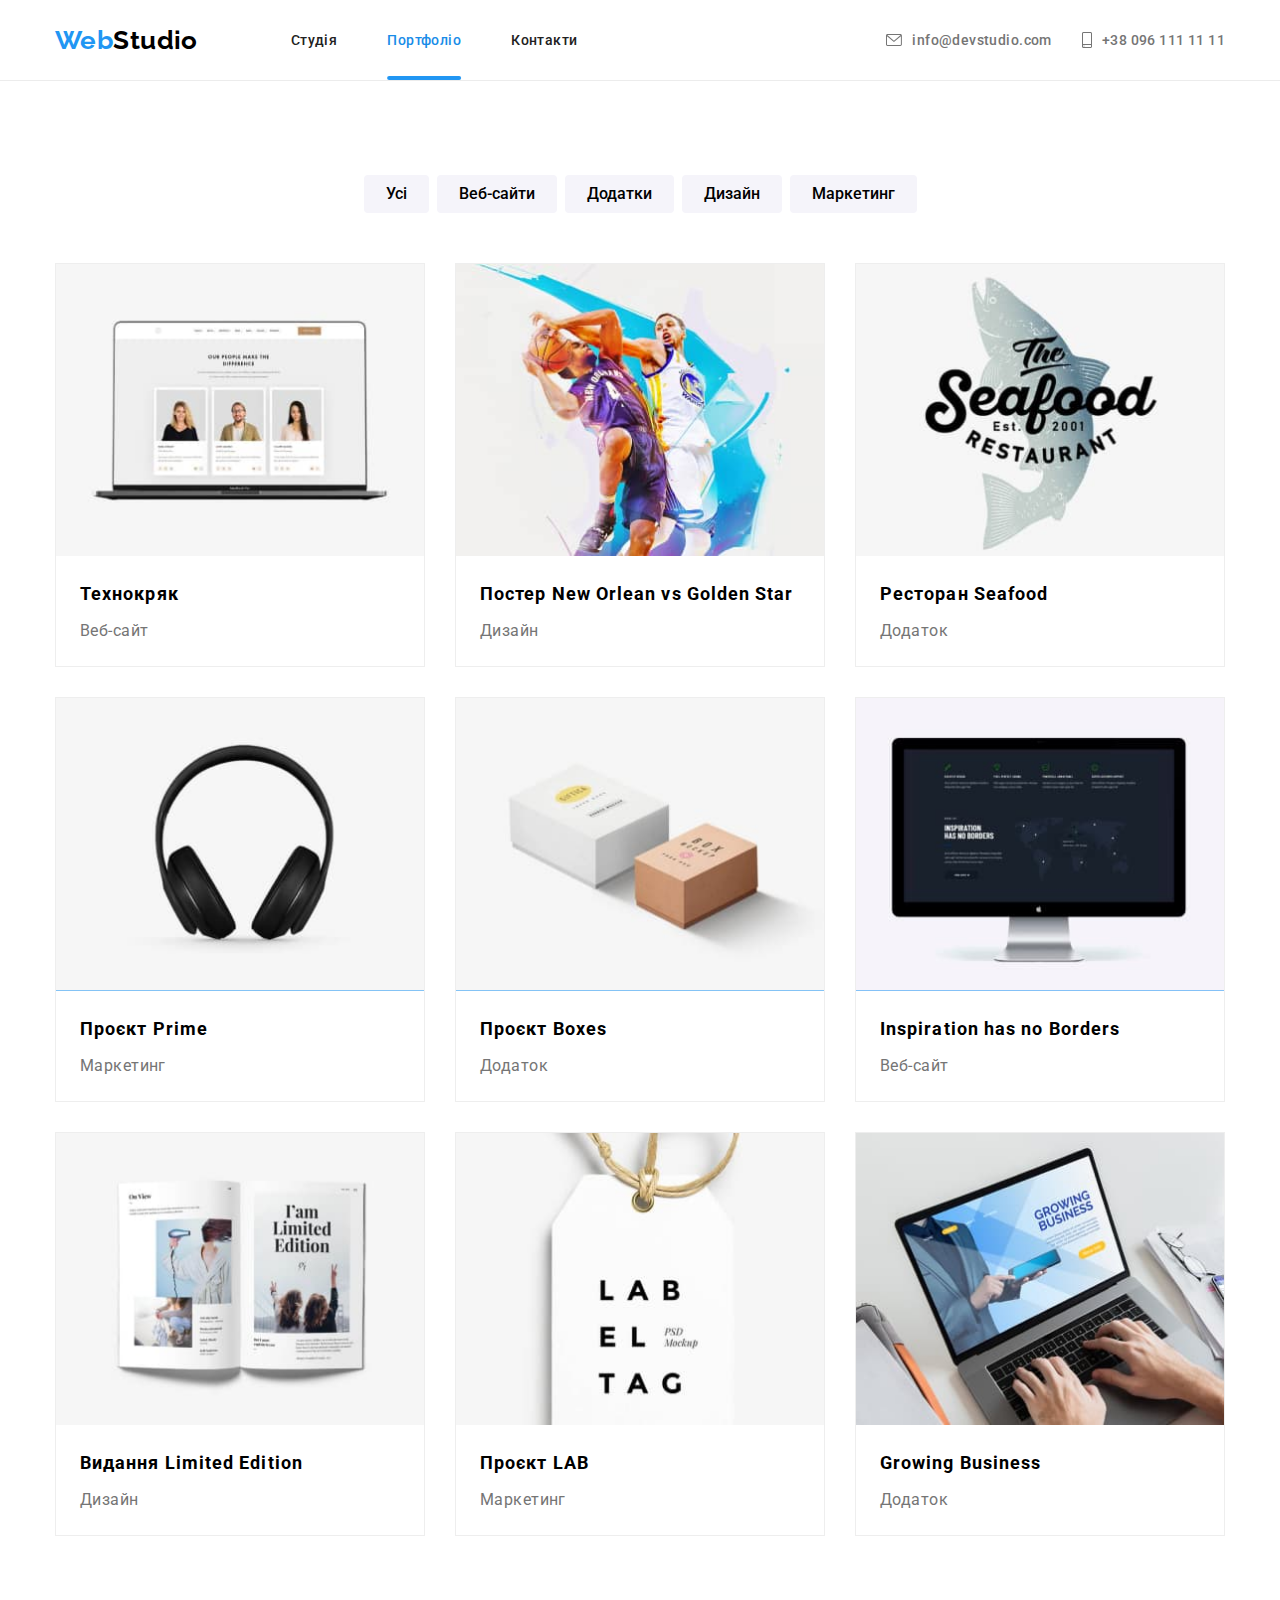
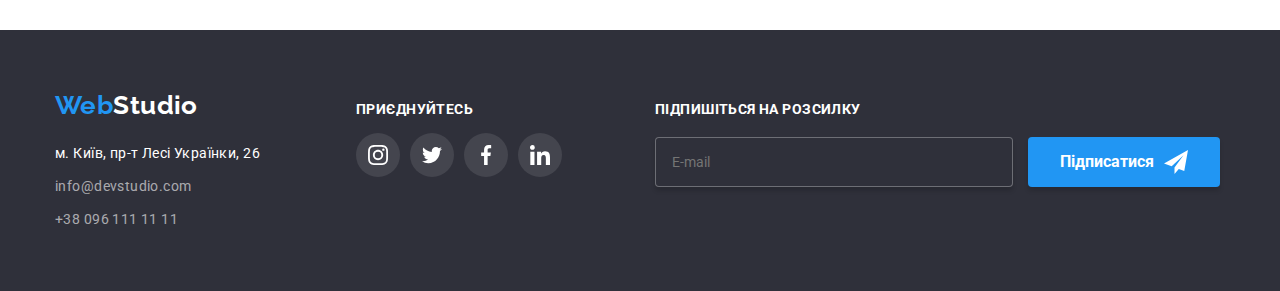
==== commit 1f543434: "change" ====
--- a/portfolio.html
+++ b/portfolio.html
@@ -11,9 +11,8 @@
       href="https://fonts.googleapis.com/css2?family=Raleway:wght@700&family=Roboto:wght@400;500;700;900&display=swap"
       rel="stylesheet"
     />
+    <link rel="stylesheet" href="./css/modern-normalize.css">
     <link rel="stylesheet" href="./css/main.min.css"/>
-    <link rel="stylesheet" href="./css/modern-normalize.css">
-    <link rel="stylesheet" href="./css/style.css" />
   </head>
   <body>
     <header class="header">
